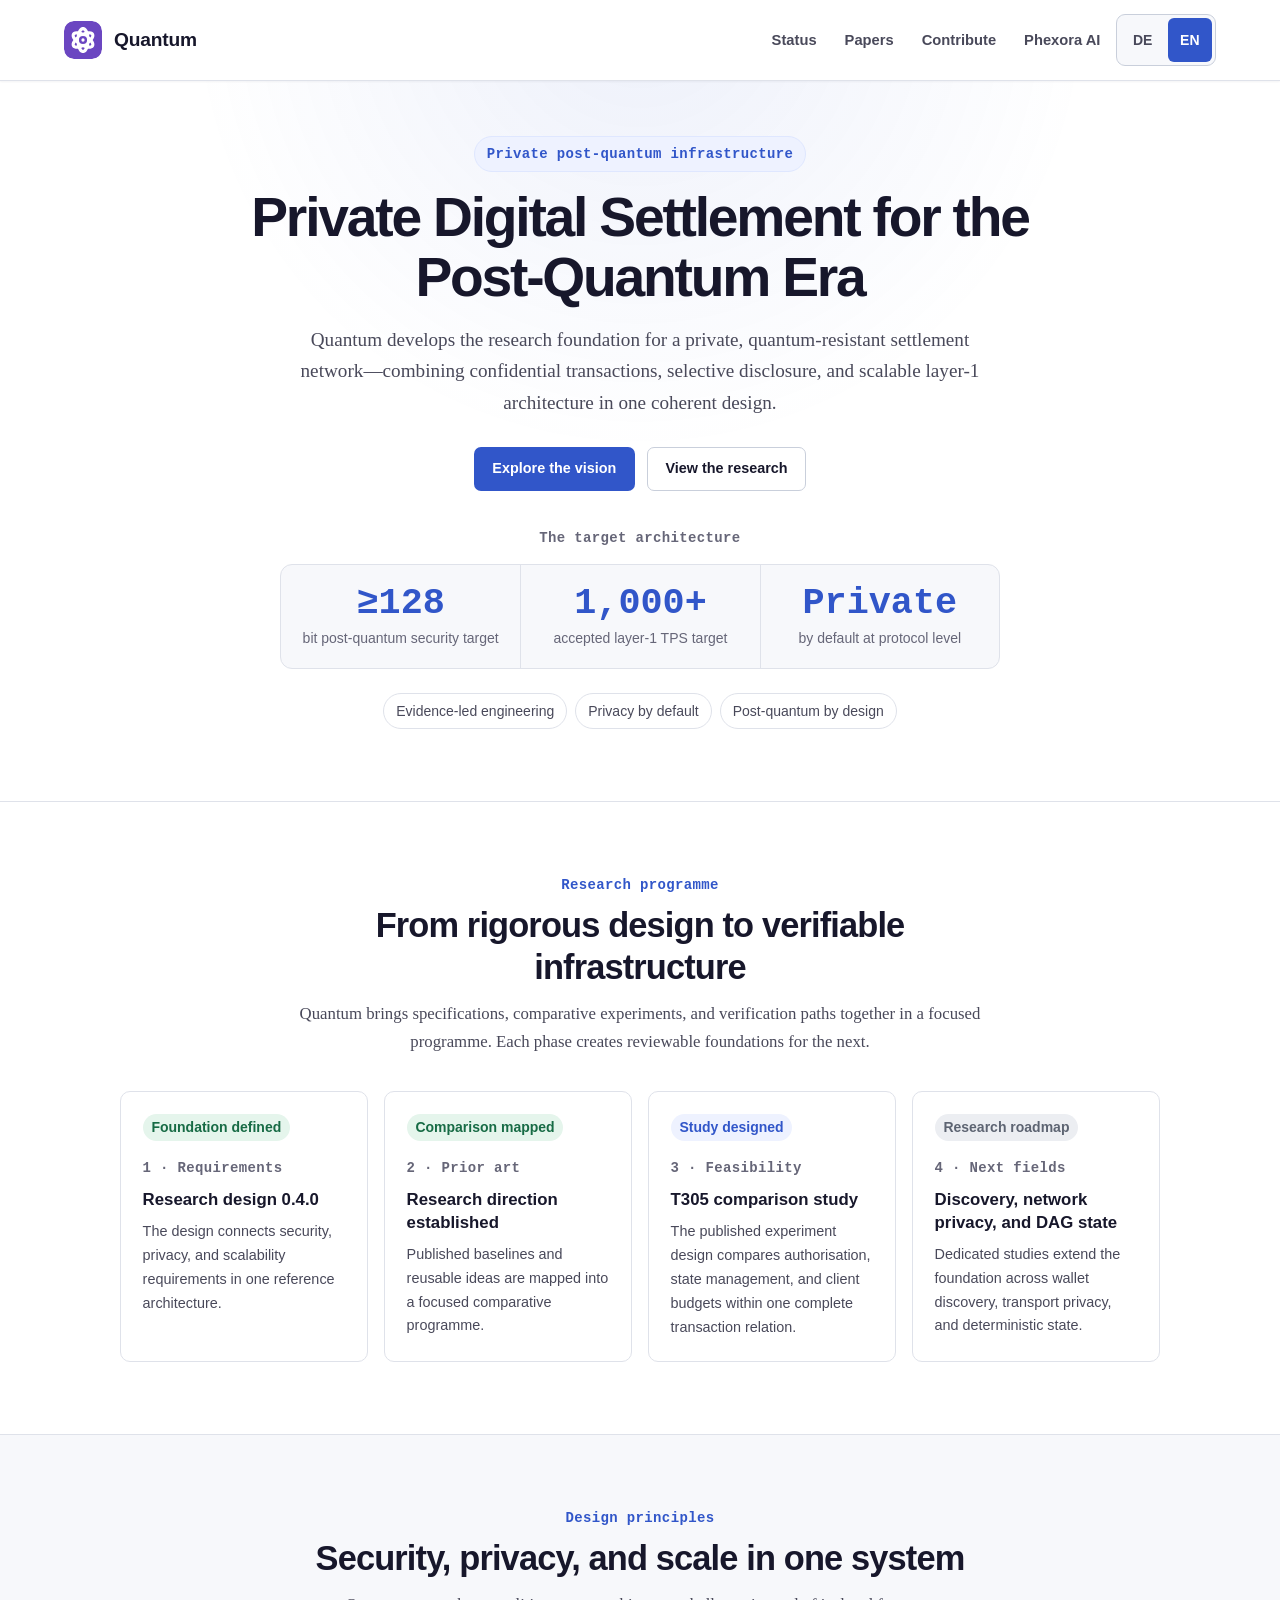
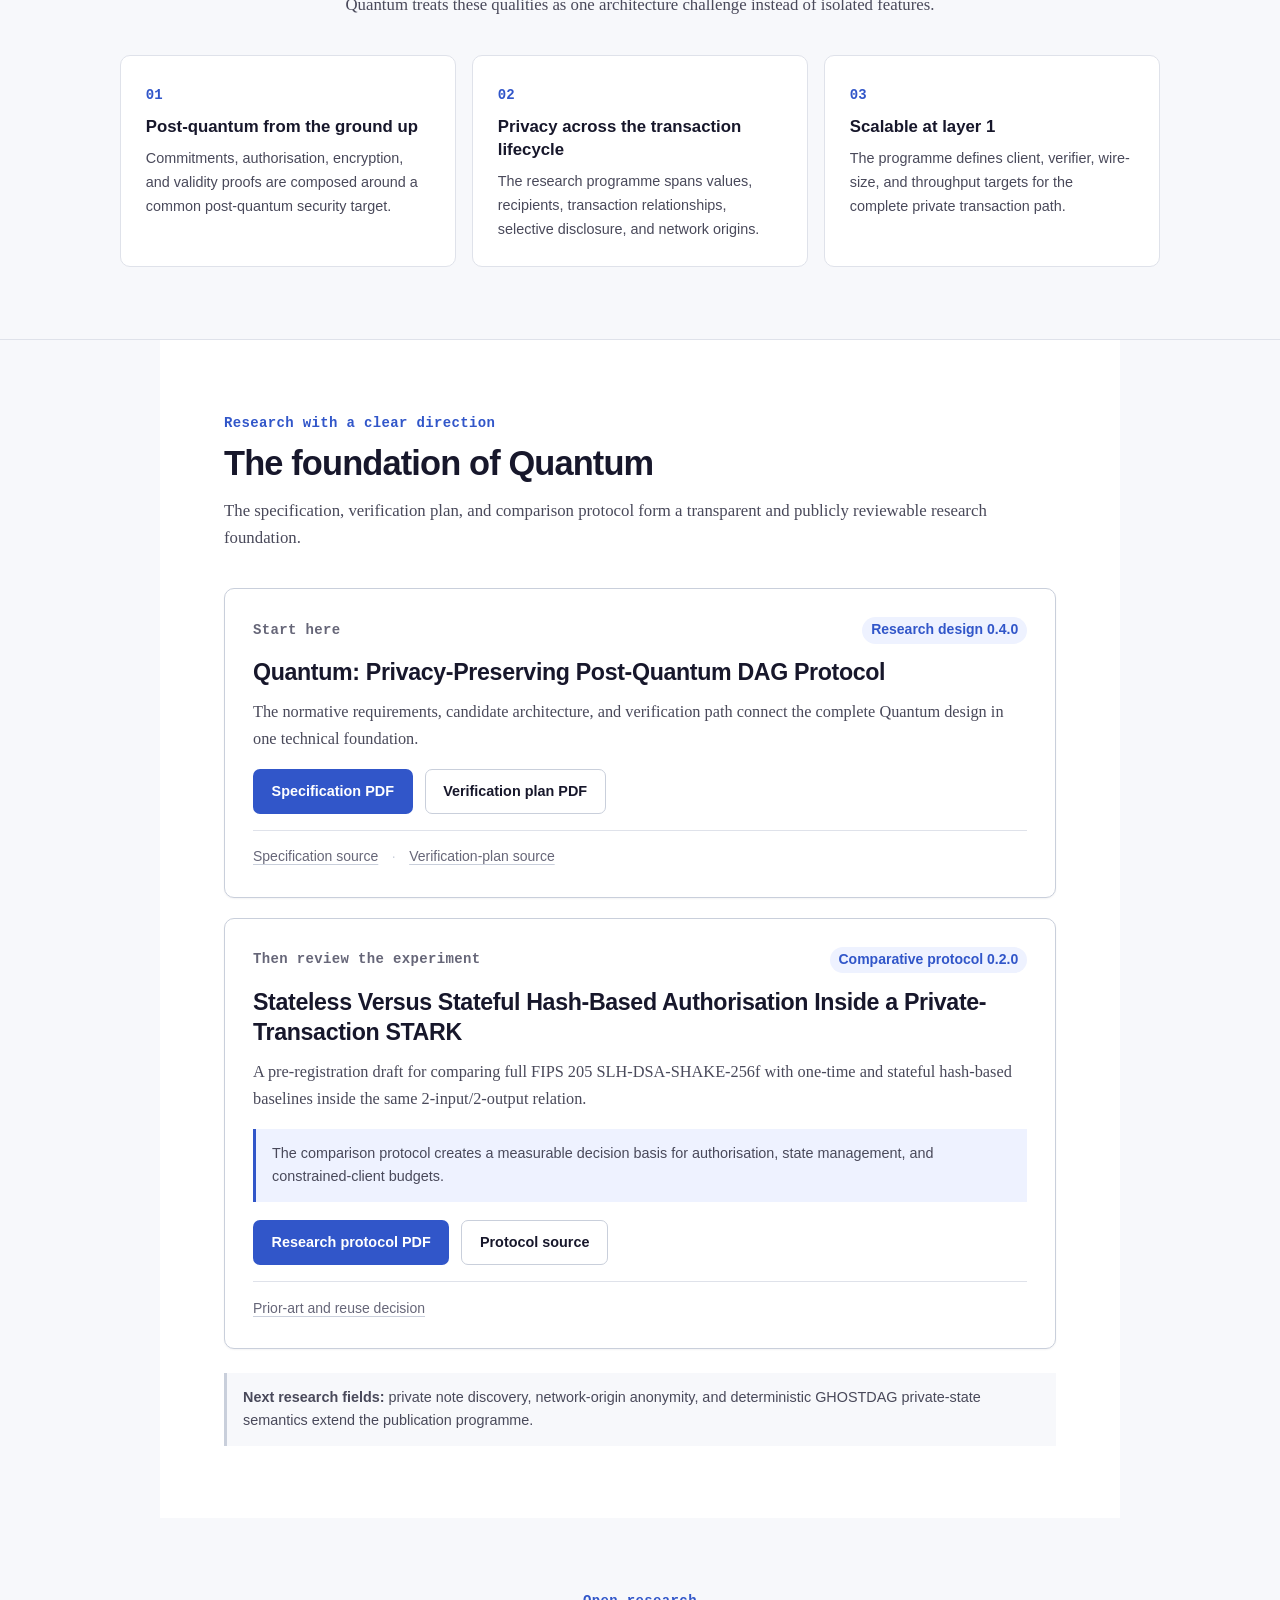
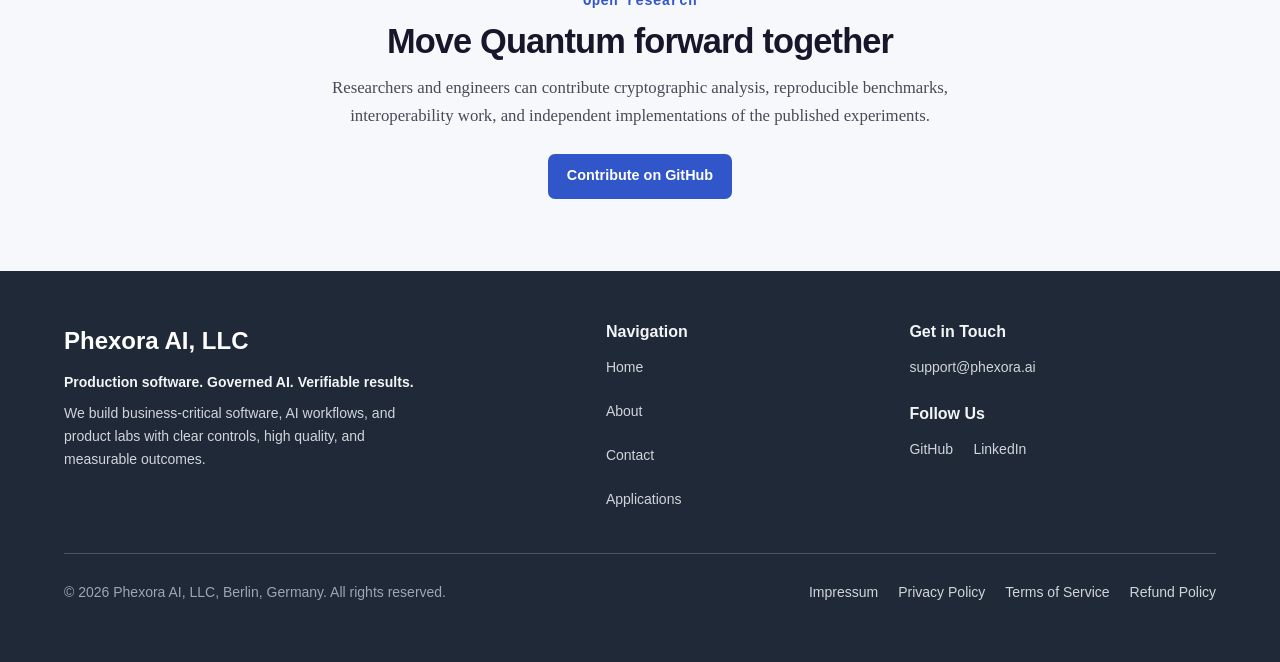
==== index.html @ 8b4093c4 "feat: localize landing page and align company footer" ====
<!DOCTYPE html>
<html lang="en">
<head>
    <meta charset="UTF-8">
    <meta name="viewport" content="width=device-width, initial-scale=1.0">
    <meta name="description" content="Quantum develops the research foundation for private, post-quantum digital settlement with protocol-level privacy and scalable layer-1 architecture." data-i18n-content="home.metaDescription">
    <meta name="keywords" content="post-quantum, cryptography, zero-knowledge, privacy, STARK, GHOSTDAG">
    <meta name="author" content="Phexora AI">
    <title data-i18n="home.metaTitle">Quantum | Private Settlement for the Post-Quantum Era</title>
    <link rel="stylesheet" href="assets/css/style.css">
    <link rel="icon" type="image/svg+xml" href="assets/images/favicon.svg">
    <script src="assets/js/site-i18n.js" defer></script>
</head>
<body>
    <header>
        <nav class="navbar" aria-label="Primary navigation" data-i18n-aria-label="common.primaryNavigation">
            <a class="nav-brand" href="#top" aria-label="Quantum research home" data-i18n-aria-label="common.researchHome">
                <img class="logo" src="assets/images/favicon.svg" alt="">
                <span class="brand-text">Quantum</span>
            </a>
            <div class="nav-actions">
                <div class="nav-links">
                    <a href="#status" data-i18n="common.status">Status</a>
                    <a href="#papers" data-i18n="common.papers">Papers</a>
                    <a href="#contribute" data-i18n="common.contribute">Contribute</a>
                    <a href="https://phexora.ai" target="_blank" rel="noopener">Phexora AI</a>
                </div>
                <div class="language-switcher" role="group" aria-label="Language selection" data-i18n-aria-label="common.languageSelection">
                    <button class="language-option" type="button" data-language="de" aria-label="Deutsch" aria-pressed="false">DE</button>
                    <button class="language-option" type="button" data-language="en" aria-label="English" aria-pressed="true">EN</button>
                </div>
            </div>
        </nav>
    </header>

    <main id="top">
        <section class="hero">
            <div class="hero-content">
                <p class="research-label" data-i18n="home.heroLabel">Private post-quantum infrastructure</p>
                <h1 data-i18n="home.heroTitle">Private Digital Settlement for the Post-Quantum Era</h1>
                <p class="subtitle" data-i18n="home.heroSubtitle">
                    Quantum develops the research foundation for a private, quantum-resistant
                    settlement network—combining confidential transactions, selective disclosure,
                    and scalable layer-1 architecture in one coherent design.
                </p>
                <div class="hero-actions">
                    <a href="#status" class="btn btn-primary" data-i18n="home.statusCta">Explore the vision</a>
                    <a href="#papers" class="btn btn-secondary" data-i18n="home.papersCta">View the research</a>
                </div>
                <p class="target-label" data-i18n="home.targetLabel">The target architecture</p>
                <div class="hero-stats" aria-label="Quantum architecture targets" data-i18n-aria-label="home.targetsAria">
                    <div class="hero-stat">
                        <span class="stat-value">≥128</span>
                        <span class="stat-desc" data-i18n="home.bitsTarget">bit post-quantum security target</span>
                    </div>
                    <div class="hero-stat">
                        <span class="stat-value" data-i18n="home.tpsValue">1,000+</span>
                        <span class="stat-desc" data-i18n="home.tpsTarget">accepted layer-1 TPS target</span>
                    </div>
                    <div class="hero-stat">
                        <span class="stat-value" data-i18n="home.privacyValue">Private</span>
                        <span class="stat-desc" data-i18n="home.transparentTarget">by default at protocol level</span>
                    </div>
                </div>
                <div class="hero-badges" aria-label="Quantum design principles" data-i18n-aria-label="home.boundariesAria">
                    <span class="badge" data-i18n="home.badgeEvidence">Evidence-led engineering</span>
                    <span class="badge" data-i18n="home.badgePrivacy">Privacy by default</span>
                    <span class="badge" data-i18n="home.badgeNoFallback">Post-quantum by design</span>
                </div>
            </div>
        </section>

        <section id="status" class="status-section">
            <div class="section-heading">
                <p class="section-kicker" data-i18n="home.statusKicker">Research programme</p>
                <h2 data-i18n="home.statusTitle">From rigorous design to verifiable infrastructure</h2>
                <p data-i18n="home.statusDescription">
                    Quantum brings specifications, comparative experiments, and verification
                    paths together in a focused programme. Each phase creates reviewable
                    foundations for the next.
                </p>
            </div>
            <div class="status-grid">
                <article class="status-card">
                    <span class="status-chip documented" data-i18n="home.status1Chip">Foundation defined</span>
                    <p class="status-step" data-i18n="home.status1Step">1 · Requirements</p>
                    <h3 data-i18n="home.status1Title">Research design 0.4.0</h3>
                    <p data-i18n="home.status1Description">The design connects security, privacy, and scalability requirements in one reference architecture.</p>
                </article>
                <article class="status-card">
                    <span class="status-chip documented" data-i18n="home.status2Chip">Comparison mapped</span>
                    <p class="status-step" data-i18n="home.status2Step">2 · Prior art</p>
                    <h3 data-i18n="home.status2Title">Research direction established</h3>
                    <p data-i18n="home.status2Description">Published baselines and reusable ideas are mapped into a focused comparative programme.</p>
                </article>
                <article class="status-card">
                    <span class="status-chip designed" data-i18n="home.status3Chip">Study designed</span>
                    <p class="status-step" data-i18n="home.status3Step">3 · Feasibility</p>
                    <h3 data-i18n="home.status3Title">T305 comparison study</h3>
                    <p data-i18n="home.status3Description">The published experiment design compares authorisation, state management, and client budgets within one complete transaction relation.</p>
                </article>
                <article class="status-card">
                    <span class="status-chip roadmap" data-i18n="home.status4Chip">Research roadmap</span>
                    <p class="status-step" data-i18n="home.status4Step">4 · Next fields</p>
                    <h3 data-i18n="home.status4Title">Discovery, network privacy, and DAG state</h3>
                    <p data-i18n="home.status4Description">Dedicated studies extend the foundation across wallet discovery, transport privacy, and deterministic state.</p>
                </article>
            </div>
        </section>

        <section class="requirements-section">
            <div class="section-heading">
                <p class="section-kicker" data-i18n="home.requirementsKicker">Design principles</p>
                <h2 data-i18n="home.requirementsTitle">Security, privacy, and scale in one system</h2>
                <p data-i18n="home.requirementsDescription">Quantum treats these qualities as one architecture challenge instead of isolated features.</p>
            </div>
            <div class="requirements-grid">
                <article class="requirement-card">
                    <span class="requirement-number">01</span>
                    <h3 data-i18n="home.requirement1Title">Post-quantum from the ground up</h3>
                    <p data-i18n="home.requirement1Description">Commitments, authorisation, encryption, and validity proofs are composed around a common post-quantum security target.</p>
                </article>
                <article class="requirement-card">
                    <span class="requirement-number">02</span>
                    <h3 data-i18n="home.requirement2Title">Privacy across the transaction lifecycle</h3>
                    <p data-i18n="home.requirement2Description">The research programme spans values, recipients, transaction relationships, selective disclosure, and network origins.</p>
                </article>
                <article class="requirement-card">
                    <span class="requirement-number">03</span>
                    <h3 data-i18n="home.requirement3Title">Scalable at layer 1</h3>
                    <p data-i18n="home.requirement3Description">The programme defines client, verifier, wire-size, and throughput targets for the complete private transaction path.</p>
                </article>
            </div>
        </section>

        <section id="papers" class="papers-section">
            <div class="section-heading section-heading-left">
                <p class="section-kicker" data-i18n="home.publicationKicker">Research with a clear direction</p>
                <h2 data-i18n="home.publicationTitle">The foundation of Quantum</h2>
                <p data-i18n="home.publicationDescription">The specification, verification plan, and comparison protocol form a transparent and publicly reviewable research foundation.</p>
            </div>

            <article class="paper-card">
                <div class="paper-header">
                    <span class="paper-order" data-i18n="home.paper1Order">Start here</span>
                    <span class="paper-status" data-i18n="home.paper1Status">Research design 0.4.0</span>
                </div>
                <h3 data-i18n="home.paper1Title">Quantum: Privacy-Preserving Post-Quantum DAG Protocol</h3>
                <p class="paper-abstract" data-i18n="home.paper1Abstract">The normative requirements, candidate architecture, and verification path connect the complete Quantum design in one technical foundation.</p>
                <div class="paper-links">
                    <a href="papers/zkprivacy/zkprivacy-quantum-spec-v1.pdf" class="btn btn-primary" target="_blank" rel="noopener" data-i18n="home.specificationPdf">Specification PDF</a>
                    <a href="papers/zkprivacy/zkprivacy-verification-guide.pdf" class="btn btn-secondary" target="_blank" rel="noopener" data-i18n="home.verificationPdf">Verification plan PDF</a>
                </div>
                <div class="paper-source">
                    <a href="papers/zkprivacy/zkprivacy-quantum-spec-v1.md" data-i18n="home.specificationSource">Specification source</a>
                    <span class="separator" aria-hidden="true">·</span>
                    <a href="papers/zkprivacy/zkprivacy-verification-guide.md" data-i18n="home.verificationSource">Verification-plan source</a>
                </div>
            </article>

            <article class="paper-card">
                <div class="paper-header">
                    <span class="paper-order" data-i18n="home.paper2Order">Then review the experiment</span>
                    <span class="paper-status" data-i18n="home.paper2Status">Comparative protocol 0.2.0</span>
                </div>
                <h3 data-i18n="home.paper2Title">Stateless Versus Stateful Hash-Based Authorisation Inside a Private-Transaction STARK</h3>
                <p class="paper-abstract" data-i18n="home.paper2Abstract">
                    A pre-registration draft for comparing full FIPS 205
                    SLH-DSA-SHAKE-256f with one-time and stateful hash-based baselines
                    inside the same 2-input/2-output relation.
                </p>
                <p class="paper-status-note" data-i18n="home.paper2Note">The comparison protocol creates a measurable decision basis for authorisation, state management, and constrained-client budgets.</p>
                <div class="paper-links">
                    <a href="papers/zkprivacy/quantum-private-transaction-feasibility.pdf" class="btn btn-primary" target="_blank" rel="noopener" data-i18n="home.researchProtocolPdf">Research protocol PDF</a>
                    <a href="papers/zkprivacy/quantum-private-transaction-feasibility.md" class="btn btn-secondary" data-i18n="home.protocolSource">Protocol source</a>
                </div>
                <div class="paper-source">
                    <a href="papers/zkprivacy/decisions/t305-prior-art-decision.md" data-i18n="home.priorArtDecision">Prior-art and reuse decision</a>
                </div>
            </article>

            <div class="planning-note">
                <strong data-i18n="home.planningLabel">Next research fields:</strong>
                <span data-i18n="home.planningText">private note discovery, network-origin anonymity, and deterministic GHOSTDAG private-state semantics extend the publication programme.</span>
            </div>
        </section>

        <section id="contribute" class="cta-section">
            <p class="section-kicker" data-i18n="home.contributeKicker">Open research</p>
            <h2 data-i18n="home.contributeTitle">Move Quantum forward together</h2>
            <p data-i18n="home.contributeDescription">
                Researchers and engineers can contribute cryptographic analysis,
                reproducible benchmarks, interoperability work, and independent
                implementations of the published experiments.
            </p>
            <a href="https://github.com/des1re10/Quantum" class="btn btn-primary" target="_blank" rel="noopener" data-i18n="home.contributeCta">Contribute on GitHub</a>
        </section>
    </main>

    <footer class="site-footer" role="contentinfo">
        <div class="footer-container">
            <div class="footer-main">
                <section class="footer-company" aria-labelledby="footer-company-name">
                    <a class="footer-company-link" href="https://phexora.ai" target="_blank" rel="noopener">
                        <span class="footer-title" id="footer-company-name">Phexora AI, LLC</span>
                    </a>
                    <p class="footer-tagline" data-i18n="common.companyTagline">Production software. Governed AI. Verifiable results.</p>
                    <p class="footer-description" data-i18n="common.companyDescription">We build business-critical software, AI workflows, and product labs with clear controls, high quality, and measurable outcomes.</p>
                </section>
                <nav class="footer-column" aria-labelledby="footer-navigation-heading">
                    <h2 class="footer-heading" id="footer-navigation-heading" data-i18n="common.footerNavigation">Navigation</h2>
                    <a href="https://phexora.ai" target="_blank" rel="noopener" data-i18n="common.home">Home</a>
                    <a href="https://phexora.ai/about" target="_blank" rel="noopener" data-i18n="common.about">About</a>
                    <a href="https://phexora.ai/contact" target="_blank" rel="noopener" data-i18n="common.contact">Contact</a>
                    <a href="https://phexora.ai/applications" target="_blank" rel="noopener" data-i18n="common.applications">Applications</a>
                </nav>
                <section class="footer-column" aria-labelledby="footer-contact-heading">
                    <h2 class="footer-heading" id="footer-contact-heading" data-i18n="common.getInTouch">Get in Touch</h2>
                    <a href="mailto:support@phexora.ai">support@phexora.ai</a>
                    <h3 class="footer-social-heading" data-i18n="common.followUs">Follow Us</h3>
                    <div class="footer-social-links">
                        <a href="https://github.com/des1re10" target="_blank" rel="noopener">GitHub</a>
                        <a href="https://linkedin.com/company/phexora-ai-llc" target="_blank" rel="noopener">LinkedIn</a>
                    </div>
                </section>
            </div>
            <div class="footer-divider"></div>
            <div class="footer-bottom">
                <p class="footer-copyright" data-i18n="common.copyright">© 2026 Phexora AI, LLC, Berlin, Germany. All rights reserved.</p>
                <div class="footer-legal-links">
                    <a href="https://phexora.ai/impressum" target="_blank" rel="noopener" data-i18n="common.imprint">Impressum</a>
                    <a href="https://phexora.ai/privacy" target="_blank" rel="noopener" data-i18n="common.privacy">Privacy Policy</a>
                    <a href="https://phexora.ai/terms" target="_blank" rel="noopener" data-i18n="common.terms">Terms of Service</a>
                    <a href="https://phexora.ai/refund-policy" target="_blank" rel="noopener" data-i18n="common.refundPolicy">Refund Policy</a>
                </div>
            </div>
        </div>
    </footer>
</body>
</html>
---- assets/css/style.css ----
/* Quantum — static research landing page */

:root {
    --bg-primary: #ffffff;
    --bg-secondary: #f7f8fb;
    --bg-accent: #eef2ff;
    --text-primary: #17172b;
    --text-secondary: #49495a;
    --text-muted: #666678;
    --accent-primary: #3156c9;
    --accent-dark: #203d99;
    --accent-soft: #dfe7ff;
    --border-color: #dfe2ea;
    --border-strong: #c9cfdb;
    --success: #176b45;
    --neutral: #5d6472;
    --focus-inner: #ffffff;
    --focus-outer: #17172b;
    --font-mono: "JetBrains Mono", "Fira Code", "Consolas", monospace;
    --font-sans: "Inter", -apple-system, BlinkMacSystemFont, "Segoe UI", sans-serif;
    --font-serif: "Crimson Pro", "Georgia", serif;
    --shadow-sm: 0 1px 2px rgba(23, 23, 43, 0.05);
    --shadow-md: 0 12px 28px rgba(23, 23, 43, 0.08);
}

* {
    box-sizing: border-box;
    margin: 0;
    padding: 0;
}

html {
    scroll-behavior: smooth;
}

body {
    min-height: 100vh;
    background: var(--bg-secondary);
    color: var(--text-primary);
    font-family: var(--font-sans);
    line-height: 1.65;
}

section[id] {
    scroll-margin-top: 5rem;
}

a:focus-visible {
    outline: 3px solid var(--focus-inner);
    outline-offset: 2px;
    border-radius: 4px;
    box-shadow: 0 0 0 7px var(--focus-outer);
}

.navbar {
    position: fixed;
    z-index: 1000;
    top: 0;
    display: flex;
    align-items: center;
    justify-content: space-between;
    width: 100%;
    padding: 0.85rem 5%;
    border-bottom: 1px solid var(--border-color);
    background: rgba(255, 255, 255, 0.96);
    box-shadow: var(--shadow-sm);
}

.nav-brand {
    display: inline-flex;
    align-items: center;
    gap: 0.75rem;
    color: var(--text-primary);
    text-decoration: none;
}

.logo {
    flex: 0 0 auto;
    width: 38px;
    height: 38px;
    border-radius: 10px;
}

.brand-text {
    font-size: 1.2rem;
    font-weight: 650;
    letter-spacing: -0.01em;
}

.nav-actions {
    display: flex;
    align-items: center;
    gap: 1rem;
}

.nav-links {
    display: flex;
    gap: 1.75rem;
}

.nav-links a {
    display: inline-flex;
    align-items: center;
    min-height: 44px;
    color: var(--text-secondary);
    font-size: 0.92rem;
    font-weight: 550;
    text-decoration: none;
    transition: color 0.2s ease;
}

.nav-links a:hover {
    color: var(--accent-primary);
}

.nav-links a[aria-current="page"] {
    color: var(--accent-primary);
    text-decoration: underline;
    text-decoration-thickness: 2px;
    text-underline-offset: 0.35em;
}

.language-switcher {
    display: inline-flex;
    flex: 0 0 auto;
    gap: 0.2rem;
    padding: 0.2rem;
    border: 1px solid var(--border-strong);
    border-radius: 9px;
    background: var(--bg-secondary);
}

.language-option {
    min-width: 44px;
    min-height: 44px;
    padding: 0.35rem 0.55rem;
    border: 0;
    border-radius: 6px;
    background: transparent;
    color: var(--text-secondary);
    font-family: var(--font-sans);
    font-size: 0.875rem;
    font-weight: 700;
    cursor: pointer;
}

.language-option:hover {
    color: var(--accent-primary);
}

.language-option.active {
    background: var(--accent-primary);
    color: white;
}

.language-option:focus-visible {
    outline: 3px solid var(--focus-inner);
    outline-offset: 2px;
    box-shadow: 0 0 0 7px var(--focus-outer);
}

.hero {
    padding: 8.5rem 5% 4.5rem;
    border-bottom: 1px solid var(--border-color);
    background:
        radial-gradient(circle at 50% 0%, rgba(49, 86, 201, 0.09), transparent 44%),
        var(--bg-primary);
    text-align: center;
}

.hero-content {
    max-width: 860px;
    margin: 0 auto;
}

.research-label,
.section-kicker,
.target-label,
.status-step,
.paper-order {
    color: var(--accent-primary);
    font-family: var(--font-mono);
    font-size: 0.875rem;
    font-weight: 700;
    letter-spacing: 0.025em;
}

.research-label {
    display: inline-block;
    margin-bottom: 1rem;
    padding: 0.35rem 0.75rem;
    border: 1px solid var(--accent-soft);
    border-radius: 999px;
    background: var(--bg-accent);
}

.hero h1 {
    max-width: 780px;
    margin: 0 auto 1rem;
    font-size: clamp(2rem, 5vw, 3.45rem);
    font-weight: 750;
    letter-spacing: -0.04em;
    line-height: 1.08;
}

.subtitle {
    max-width: 690px;
    margin: 0 auto 1.75rem;
    color: var(--text-secondary);
    font-family: var(--font-serif);
    font-size: clamp(1.05rem, 2vw, 1.2rem);
}

.hero-actions,
.paper-links {
    display: flex;
    flex-wrap: wrap;
    gap: 0.75rem;
}

.hero-actions {
    justify-content: center;
    margin-bottom: 2.25rem;
}

.target-label {
    margin-bottom: 0.85rem;
    color: var(--text-muted);
}

.hero-stats {
    display: grid;
    grid-template-columns: repeat(3, minmax(0, 1fr));
    max-width: 720px;
    margin: 0 auto 1.5rem;
    border: 1px solid var(--border-color);
    border-radius: 12px;
    background: var(--bg-secondary);
}

.hero-stat {
    padding: 1.25rem 1rem;
}

.hero-stat + .hero-stat {
    border-left: 1px solid var(--border-color);
}

.stat-value {
    display: block;
    color: var(--accent-primary);
    font-family: var(--font-mono);
    font-size: clamp(1.65rem, 4vw, 2.3rem);
    font-weight: 750;
    line-height: 1;
}

.stat-desc {
    display: block;
    margin-top: 0.45rem;
    color: var(--text-muted);
    font-size: 0.875rem;
    line-height: 1.35;
}

.hero-badges {
    display: flex;
    flex-wrap: wrap;
    justify-content: center;
    gap: 0.5rem;
}

.badge {
    padding: 0.35rem 0.75rem;
    border: 1px solid var(--border-color);
    border-radius: 999px;
    background: white;
    color: var(--text-secondary);
    font-size: 0.875rem;
}

.status-section,
.requirements-section,
.papers-section,
.cta-section {
    padding: 4.5rem 5%;
}

.status-section,
.papers-section {
    background: var(--bg-primary);
}

.requirements-section {
    border-top: 1px solid var(--border-color);
    border-bottom: 1px solid var(--border-color);
    background: var(--bg-secondary);
}

.section-heading {
    max-width: 720px;
    margin: 0 auto 2.25rem;
    text-align: center;
}

.section-heading-left {
    max-width: none;
    text-align: left;
}

.section-kicker {
    margin-bottom: 0.5rem;
}

.section-heading h2,
.cta-section h2 {
    margin-bottom: 0.75rem;
    font-size: clamp(1.65rem, 3vw, 2.15rem);
    letter-spacing: -0.025em;
    line-height: 1.2;
}

.section-heading p:not(.section-kicker),
.cta-section > p:not(.section-kicker) {
    color: var(--text-secondary);
    font-family: var(--font-serif);
    font-size: 1.05rem;
}

.status-grid,
.requirements-grid {
    display: grid;
    max-width: 1040px;
    margin: 0 auto;
    gap: 1rem;
}

.status-grid {
    grid-template-columns: repeat(4, minmax(0, 1fr));
}

.requirements-grid {
    grid-template-columns: repeat(3, minmax(0, 1fr));
}

.status-card,
.requirement-card {
    border: 1px solid var(--border-color);
    border-radius: 10px;
    background: white;
}

.status-card {
    padding: 1.35rem;
}

.status-card h3,
.requirement-card h3 {
    margin: 0.55rem 0;
    font-size: 1.05rem;
    line-height: 1.35;
}

.status-card p:last-child,
.requirement-card p {
    color: var(--text-secondary);
    font-size: 0.9rem;
}

.status-chip,
.paper-status {
    display: inline-block;
    padding: 0.22rem 0.55rem;
    border-radius: 999px;
    font-size: 0.875rem;
    font-weight: 700;
    line-height: 1.4;
}

.status-chip.documented {
    background: #e5f5ec;
    color: var(--success);
}

.status-chip.designed {
    background: var(--bg-accent);
    color: var(--accent-primary);
}

.status-chip.roadmap {
    background: #eceef2;
    color: var(--neutral);
}

.status-step {
    margin-top: 1rem;
    color: var(--text-muted);
    font-size: 0.875rem;
}

.requirement-card {
    position: relative;
    overflow: hidden;
    padding: 1.55rem;
}

.requirement-number {
    color: var(--accent-primary);
    font-family: var(--font-mono);
    font-size: 0.875rem;
    font-weight: 700;
}

.papers-section {
    max-width: 960px;
    margin: 0 auto;
}

.paper-card {
    margin-bottom: 1.25rem;
    padding: 1.75rem;
    border: 1px solid var(--border-strong);
    border-radius: 10px;
    background: var(--bg-primary);
    box-shadow: var(--shadow-sm);
}

.paper-header {
    display: flex;
    align-items: center;
    justify-content: space-between;
    gap: 0.75rem;
    margin-bottom: 0.85rem;
}

.paper-order {
    color: var(--text-muted);
}

.paper-status {
    background: var(--bg-accent);
    color: var(--accent-primary);
}

.paper-card h3 {
    margin-bottom: 0.75rem;
    font-size: clamp(1.2rem, 3vw, 1.45rem);
    letter-spacing: -0.015em;
    line-height: 1.3;
}

.paper-abstract {
    margin-bottom: 1rem;
    color: var(--text-secondary);
    font-family: var(--font-serif);
    font-size: 1.02rem;
}

.paper-status-note,
.planning-note {
    margin-bottom: 1.15rem;
    padding: 0.8rem 1rem;
    border-left: 3px solid var(--accent-primary);
    background: var(--bg-accent);
    color: var(--text-secondary);
    font-size: 0.9rem;
}

.paper-source {
    margin-top: 1rem;
    padding-top: 0.9rem;
    border-top: 1px solid var(--border-color);
    font-size: 0.875rem;
}

.paper-source a {
    color: var(--text-muted);
    text-decoration-color: var(--border-strong);
    text-underline-offset: 0.2em;
}

.paper-source a:hover {
    color: var(--accent-primary);
}

.separator {
    margin: 0 0.6rem;
    color: var(--border-strong);
}

.planning-note {
    margin: 1.5rem 0 0;
    border-left-color: var(--border-strong);
    background: var(--bg-secondary);
}

.btn {
    display: inline-flex;
    align-items: center;
    justify-content: center;
    min-height: 44px;
    padding: 0.6rem 1.1rem;
    border: 1px solid transparent;
    border-radius: 7px;
    font-size: 0.9rem;
    font-weight: 650;
    text-decoration: none;
    transition: background-color 0.2s ease, border-color 0.2s ease, color 0.2s ease;
}

.btn-primary {
    background: var(--accent-primary);
    color: white;
}

.btn-primary:hover {
    background: var(--accent-dark);
}

.btn-secondary {
    border-color: var(--border-strong);
    background: white;
    color: var(--text-primary);
}

.btn-secondary:hover {
    border-color: var(--accent-primary);
    color: var(--accent-primary);
}

.cta-section {
    max-width: 760px;
    margin: 0 auto;
    text-align: center;
}

.cta-section > p:not(.section-kicker) {
    margin-bottom: 1.5rem;
}

.site-footer {
    padding: 3rem 5%;
    background: #1f2937;
    color: white;
}

.footer-container {
    max-width: 1152px;
    margin: 0 auto;
}

.footer-main {
    display: grid;
    grid-template-columns: minmax(0, 1.45fr) minmax(150px, 0.75fr) minmax(190px, 0.9fr);
    gap: 3rem;
    align-items: start;
}

.footer-company {
    max-width: 360px;
}

.footer-company-link {
    display: inline-flex;
    align-items: center;
    min-height: 44px;
    color: white;
    text-decoration: none;
}

.footer-company-link:hover {
    color: white;
}

.footer-title {
    font-size: 1.5rem;
    font-weight: 700;
}

.footer-tagline {
    margin-top: 0.5rem;
    color: #f3f4f6;
    font-size: 0.875rem;
    font-weight: 600;
}

.footer-description {
    margin-top: 0.5rem;
    color: #d1d5db;
    font-size: 0.875rem;
}

.footer-column {
    display: flex;
    align-items: flex-start;
    flex-direction: column;
}

.footer-heading,
.footer-social-heading {
    color: #f3f4f6;
    font-size: 1rem;
    font-weight: 600;
}

.footer-social-heading {
    margin-top: 0.75rem;
}

.footer-column a,
.footer-social-links a,
.footer-legal-links a {
    display: inline-flex;
    align-items: center;
    min-width: 44px;
    min-height: 44px;
    color: #d1d5db;
    font-size: 0.875rem;
    text-decoration: none;
}

.footer-column a:hover,
.footer-social-links a:hover,
.footer-legal-links a:hover {
    color: white;
}

.footer-social-links,
.footer-legal-links {
    display: flex;
    flex-wrap: wrap;
    gap: 1.25rem;
}

.footer-divider {
    height: 1px;
    margin: 2rem 0 1rem;
    background: #4b5563;
}

.footer-bottom {
    display: flex;
    align-items: center;
    justify-content: space-between;
    gap: 1rem;
}

.footer-copyright {
    color: #9ca6b4;
    font-size: 0.875rem;
}

pre,
code {
    border-radius: 4px;
    background: var(--bg-secondary);
    font-family: var(--font-mono);
}

code {
    padding: 0.15rem 0.35rem;
    color: var(--accent-dark);
    font-size: 0.875rem;
}

pre {
    overflow-x: auto;
    padding: 1rem;
    border: 1px solid var(--border-color);
    font-size: 0.875rem;
}

@media (max-width: 900px) {
    .status-grid {
        grid-template-columns: repeat(2, minmax(0, 1fr));
    }
}

@media (max-width: 768px) {
    .navbar {
        position: static;
        flex-wrap: wrap;
        gap: 0.7rem;
        padding: 0.75rem 5%;
    }

    .nav-actions {
        display: flex;
        width: 100%;
        align-items: stretch;
        flex-direction: column;
        gap: 0.65rem;
    }

    .nav-links {
        display: grid;
        grid-template-columns: repeat(4, minmax(0, 1fr));
        width: 100%;
        gap: 0.25rem;
    }

    .nav-links a {
        display: flex;
        align-items: center;
        justify-content: center;
        min-height: 44px;
        padding: 0.35rem;
        text-align: center;
    }

    .language-switcher {
        align-self: center;
    }

    .hero {
        padding: 3.5rem 5%;
    }

    .status-section,
    .requirements-section,
    .papers-section,
    .cta-section {
        padding: 3.5rem 5%;
    }

    .requirements-grid {
        grid-template-columns: 1fr;
    }

    .footer-main {
        grid-template-columns: 1fr;
        text-align: center;
    }

    .footer-company {
        max-width: 520px;
        margin: 0 auto;
    }

    .footer-company-link {
        justify-content: center;
    }

    .footer-description {
        margin: 0 auto;
    }

    .footer-column {
        align-items: center;
    }

    .footer-social-links,
    .footer-legal-links {
        justify-content: center;
    }

    .footer-bottom {
        flex-direction: column;
        text-align: center;
    }
}

@media (max-width: 560px) {
    .nav-links {
        grid-template-columns: repeat(2, minmax(0, 1fr));
    }

    .status-grid {
        grid-template-columns: 1fr;
    }

    .hero-stat {
        padding: 1rem 0.35rem;
    }

    .hero-actions,
    .paper-links {
        flex-direction: column;
    }

    .btn {
        width: 100%;
    }

    .paper-card {
        padding: 1.35rem;
    }

    .paper-header {
        align-items: flex-start;
        flex-direction: column;
    }

    .separator {
        display: none;
    }

    .paper-source {
        display: flex;
        flex-direction: column;
        gap: 0.55rem;
    }

    .footer-social-links,
    .footer-legal-links {
        column-gap: 1rem;
        row-gap: 0.2rem;
    }
}

@media (max-width: 360px) {
    .stat-value {
        font-size: clamp(1.1rem, 6vw, 1.35rem);
    }
}

@media (prefers-reduced-motion: reduce) {
    html {
        scroll-behavior: auto;
    }

    *,
    *::before,
    *::after {
        scroll-behavior: auto !important;
        transition-duration: 0.01ms !important;
        animation-duration: 0.01ms !important;
        animation-iteration-count: 1 !important;
    }
}

@media print {
    .navbar,
    .site-footer,
    .cta-section {
        display: none;
    }

    body,
    .status-section,
    .requirements-section,
    .papers-section {
        background: white;
    }

    .hero {
        padding-top: 2rem;
    }
}
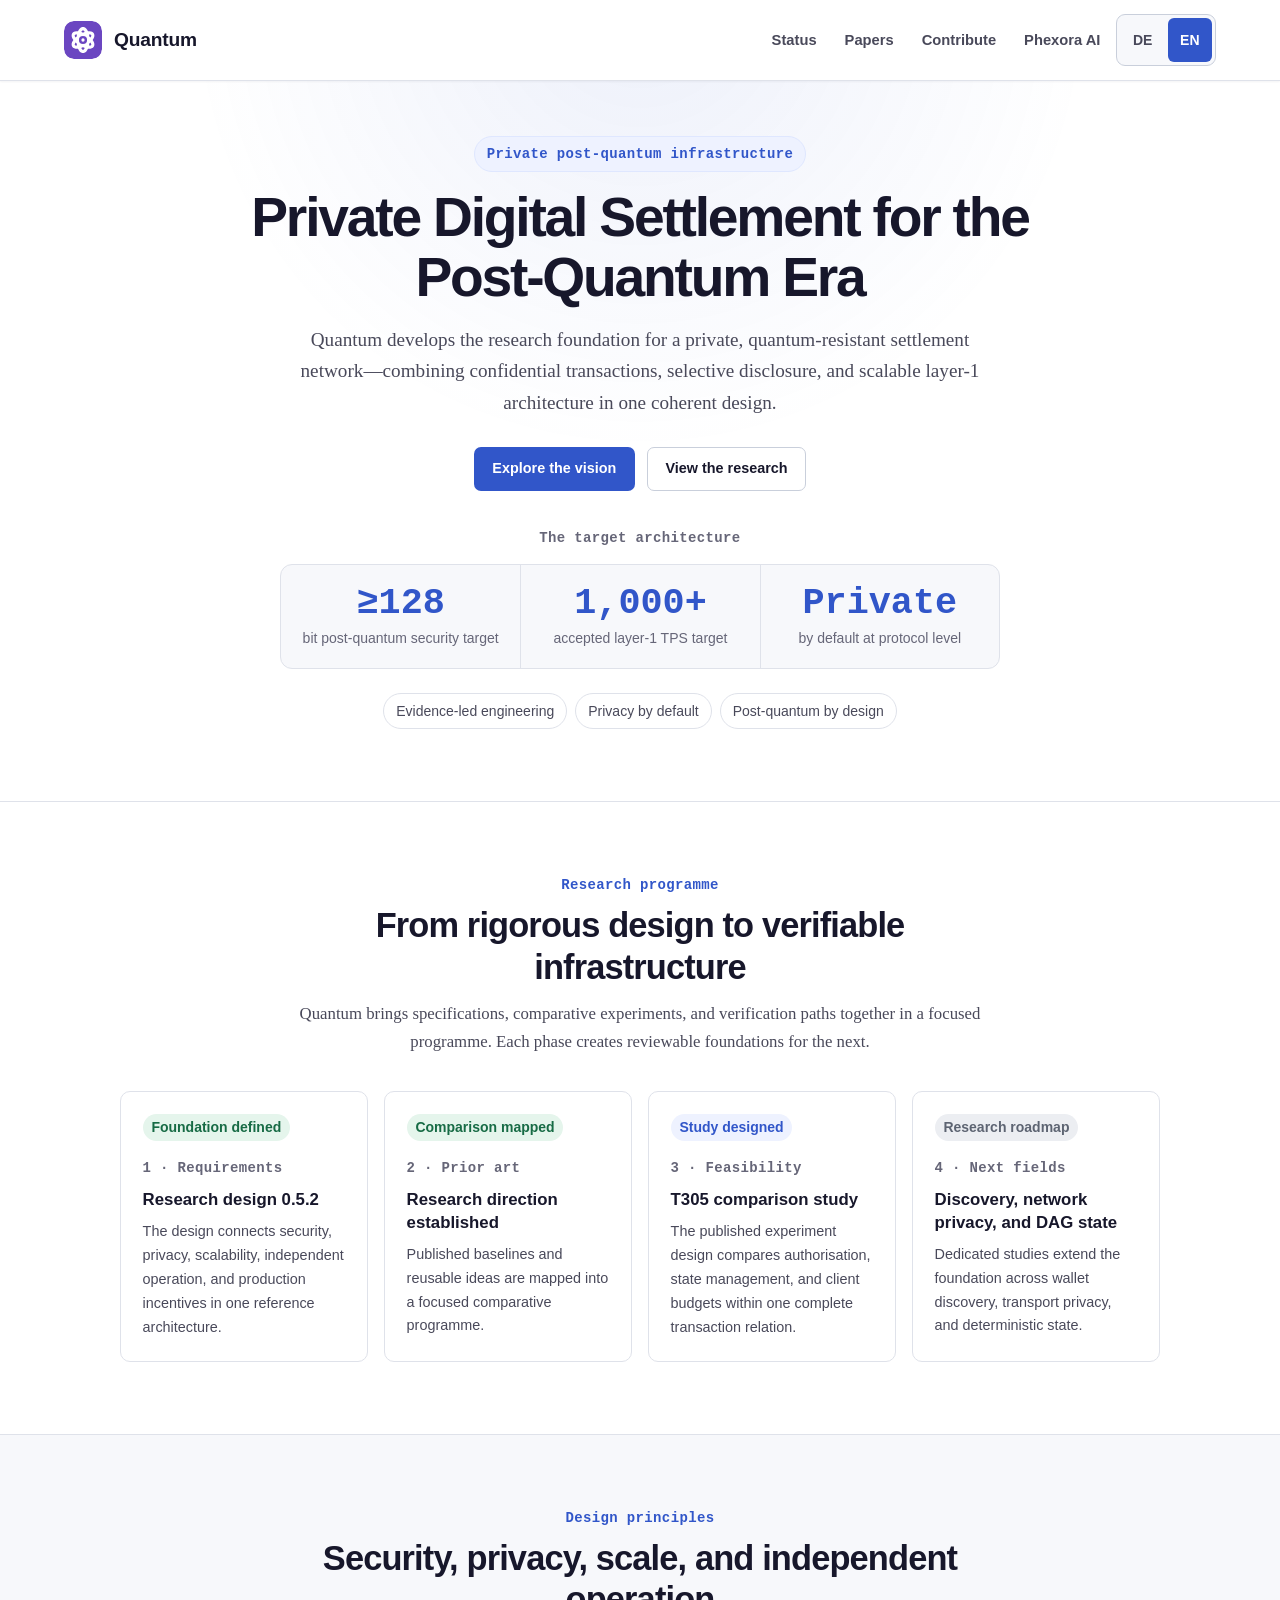
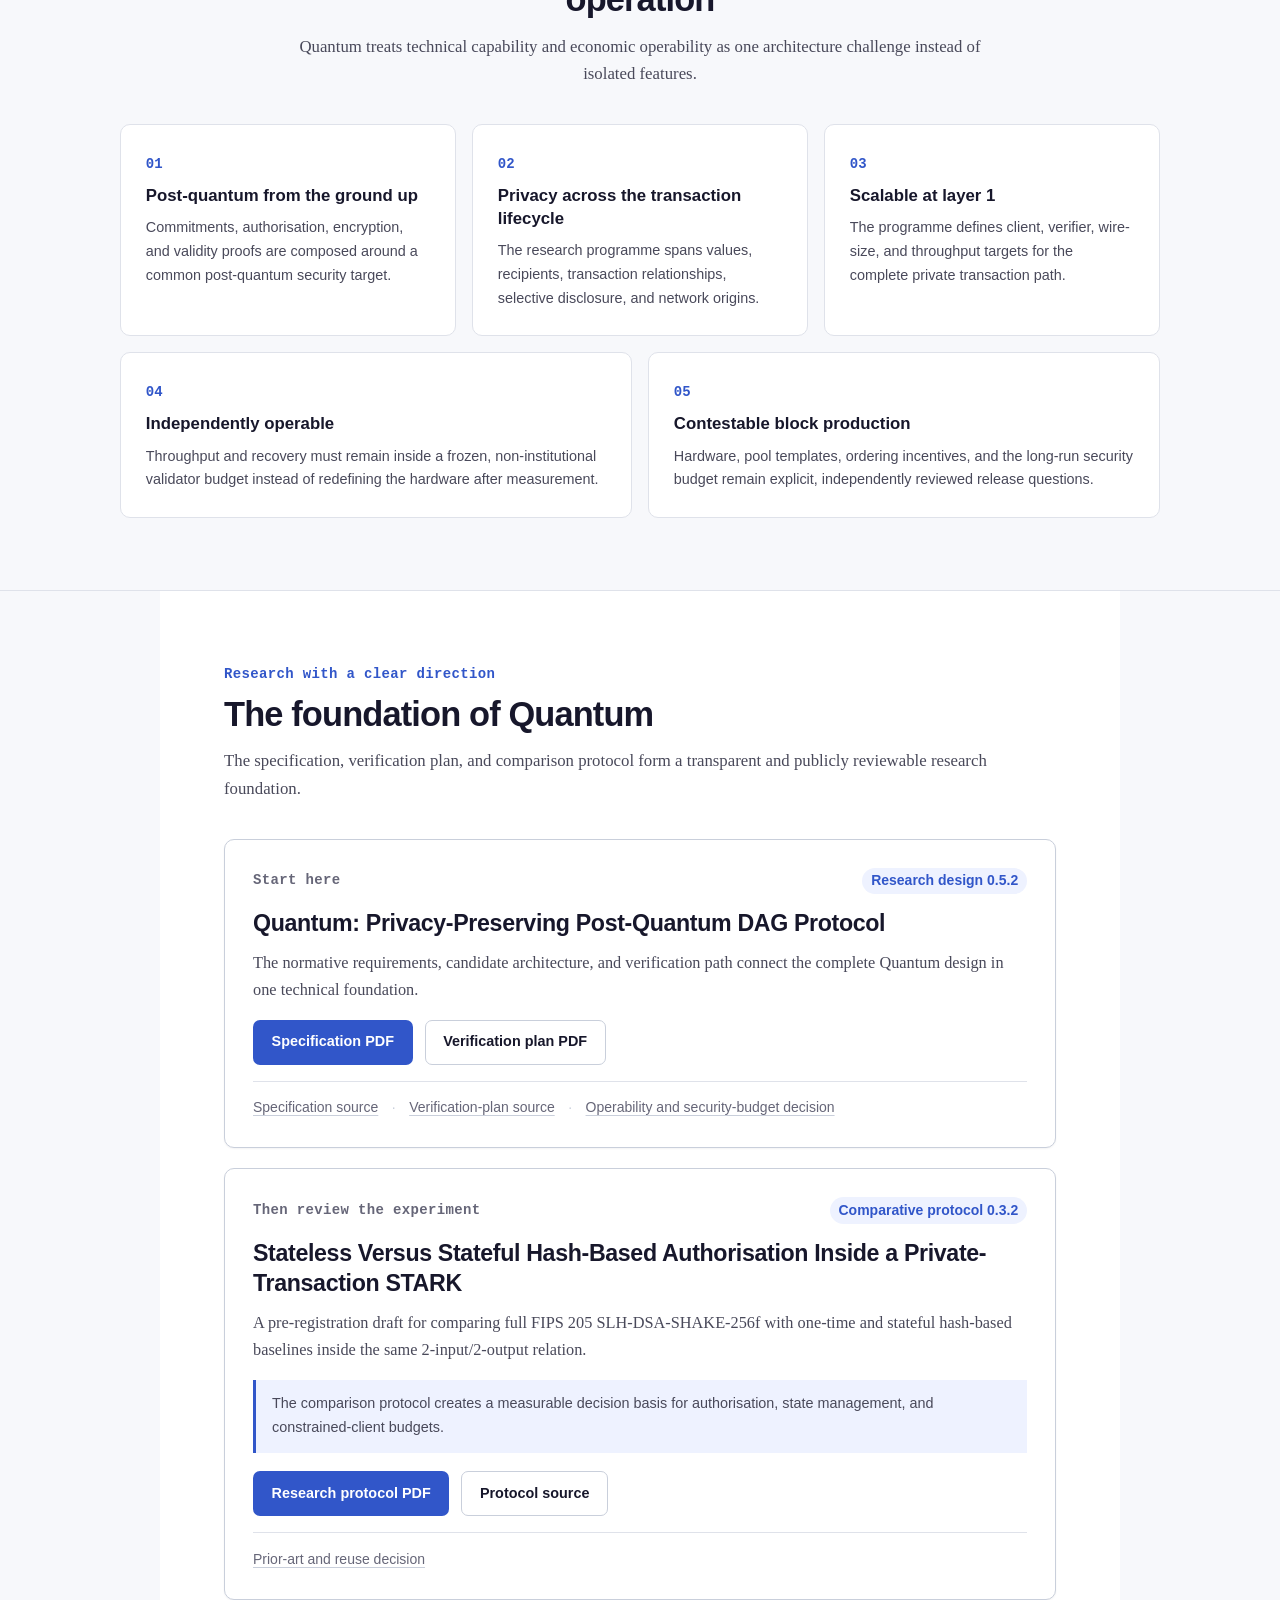
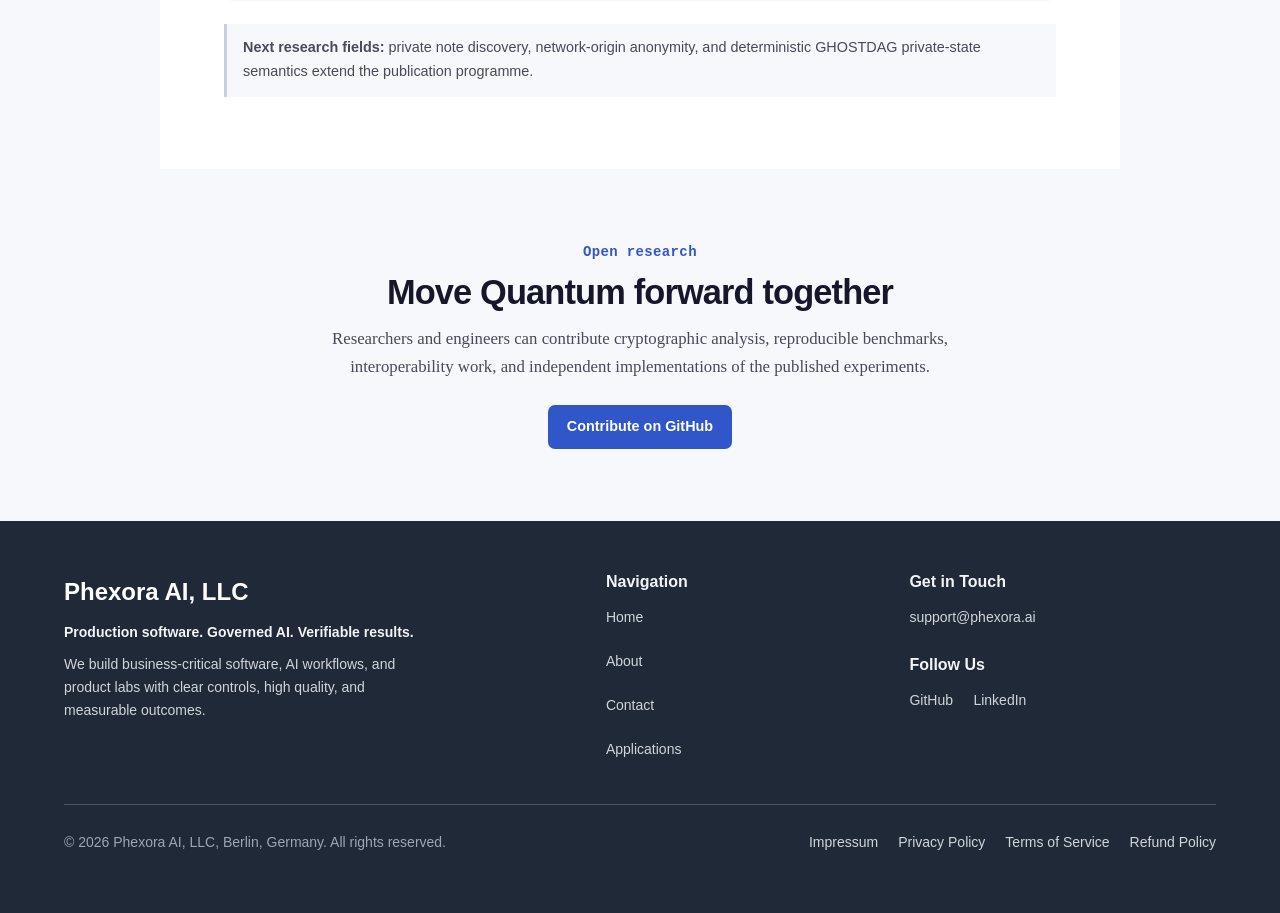
==== commit 76a2acce: "docs: strengthen Quantum research gates" ====
--- a/index.html
+++ b/index.html
@@ -84,8 +84,8 @@
                 <article class="status-card">
                     <span class="status-chip documented" data-i18n="home.status1Chip">Foundation defined</span>
                     <p class="status-step" data-i18n="home.status1Step">1 · Requirements</p>
-                    <h3 data-i18n="home.status1Title">Research design 0.4.0</h3>
-                    <p data-i18n="home.status1Description">The design connects security, privacy, and scalability requirements in one reference architecture.</p>
+                    <h3 data-i18n="home.status1Title">Research design 0.5.2</h3>
+                    <p data-i18n="home.status1Description">The design connects security, privacy, scalability, independent operation, and production incentives in one reference architecture.</p>
                 </article>
                 <article class="status-card">
                     <span class="status-chip documented" data-i18n="home.status2Chip">Comparison mapped</span>
@@ -111,8 +111,8 @@
         <section class="requirements-section">
             <div class="section-heading">
                 <p class="section-kicker" data-i18n="home.requirementsKicker">Design principles</p>
-                <h2 data-i18n="home.requirementsTitle">Security, privacy, and scale in one system</h2>
-                <p data-i18n="home.requirementsDescription">Quantum treats these qualities as one architecture challenge instead of isolated features.</p>
+                <h2 data-i18n="home.requirementsTitle">Security, privacy, scale, and independent operation</h2>
+                <p data-i18n="home.requirementsDescription">Quantum treats technical capability and economic operability as one architecture challenge instead of isolated features.</p>
             </div>
             <div class="requirements-grid">
                 <article class="requirement-card">
@@ -129,6 +129,16 @@
                     <span class="requirement-number">03</span>
                     <h3 data-i18n="home.requirement3Title">Scalable at layer 1</h3>
                     <p data-i18n="home.requirement3Description">The programme defines client, verifier, wire-size, and throughput targets for the complete private transaction path.</p>
+                </article>
+                <article class="requirement-card">
+                    <span class="requirement-number">04</span>
+                    <h3 data-i18n="home.requirement4Title">Independently operable</h3>
+                    <p data-i18n="home.requirement4Description">Throughput and recovery must remain inside a frozen, non-institutional validator budget instead of redefining the hardware after measurement.</p>
+                </article>
+                <article class="requirement-card">
+                    <span class="requirement-number">05</span>
+                    <h3 data-i18n="home.requirement5Title">Contestable block production</h3>
+                    <p data-i18n="home.requirement5Description">Hardware, pool templates, ordering incentives, and the long-run security budget remain explicit, independently reviewed release questions.</p>
                 </article>
             </div>
         </section>
@@ -143,7 +153,7 @@
             <article class="paper-card">
                 <div class="paper-header">
                     <span class="paper-order" data-i18n="home.paper1Order">Start here</span>
-                    <span class="paper-status" data-i18n="home.paper1Status">Research design 0.4.0</span>
+                    <span class="paper-status" data-i18n="home.paper1Status">Research design 0.5.2</span>
                 </div>
                 <h3 data-i18n="home.paper1Title">Quantum: Privacy-Preserving Post-Quantum DAG Protocol</h3>
                 <p class="paper-abstract" data-i18n="home.paper1Abstract">The normative requirements, candidate architecture, and verification path connect the complete Quantum design in one technical foundation.</p>
@@ -155,13 +165,15 @@
                     <a href="papers/zkprivacy/zkprivacy-quantum-spec-v1.md" data-i18n="home.specificationSource">Specification source</a>
                     <span class="separator" aria-hidden="true">·</span>
                     <a href="papers/zkprivacy/zkprivacy-verification-guide.md" data-i18n="home.verificationSource">Verification-plan source</a>
+                    <span class="separator" aria-hidden="true">·</span>
+                    <a href="papers/zkprivacy/decisions/decentralisation-operability-security-budget-decision.md" data-i18n="home.operabilityDecision">Operability and security-budget decision</a>
                 </div>
             </article>
 
             <article class="paper-card">
                 <div class="paper-header">
                     <span class="paper-order" data-i18n="home.paper2Order">Then review the experiment</span>
-                    <span class="paper-status" data-i18n="home.paper2Status">Comparative protocol 0.2.0</span>
+                    <span class="paper-status" data-i18n="home.paper2Status">Comparative protocol 0.3.2</span>
                 </div>
                 <h3 data-i18n="home.paper2Title">Stateless Versus Stateful Hash-Based Authorisation Inside a Private-Transaction STARK</h3>
                 <p class="paper-abstract" data-i18n="home.paper2Abstract">
--- a/assets/css/style.css
+++ b/assets/css/style.css
@@ -340,7 +340,12 @@
 }
 
 .requirements-grid {
-    grid-template-columns: repeat(3, minmax(0, 1fr));
+    display: flex;
+    flex-wrap: wrap;
+}
+
+.requirements-grid > .requirement-card {
+    flex: 1 1 280px;
 }
 
 .status-card,
@@ -724,6 +729,7 @@
     }
 
     .requirements-grid {
+        display: grid;
         grid-template-columns: 1fr;
     }
 
@@ -769,8 +775,17 @@
         grid-template-columns: 1fr;
     }
 
+    .hero-stats {
+        grid-template-columns: 1fr;
+    }
+
+    .hero-stat + .hero-stat {
+        border-top: 1px solid var(--border-color);
+        border-left: 0;
+    }
+
     .hero-stat {
-        padding: 1rem 0.35rem;
+        padding: 1rem;
     }
 
     .hero-actions,
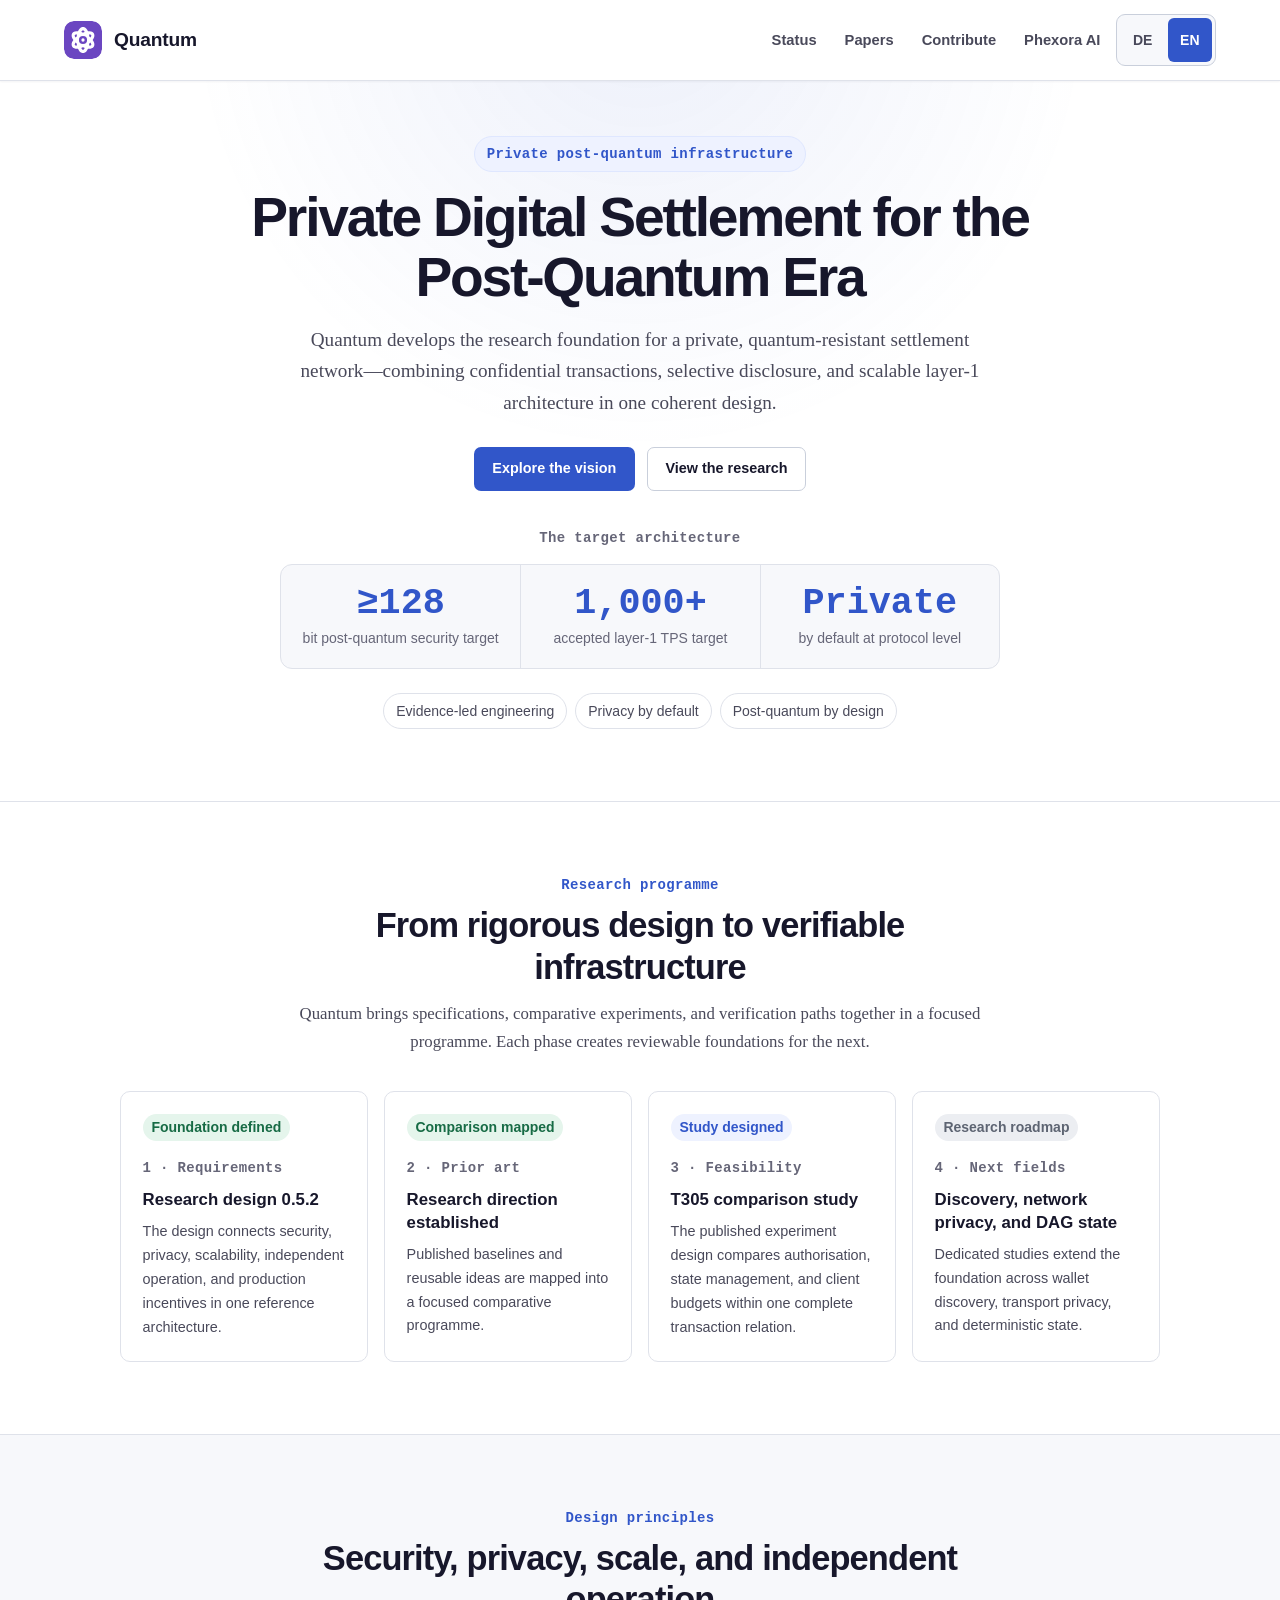
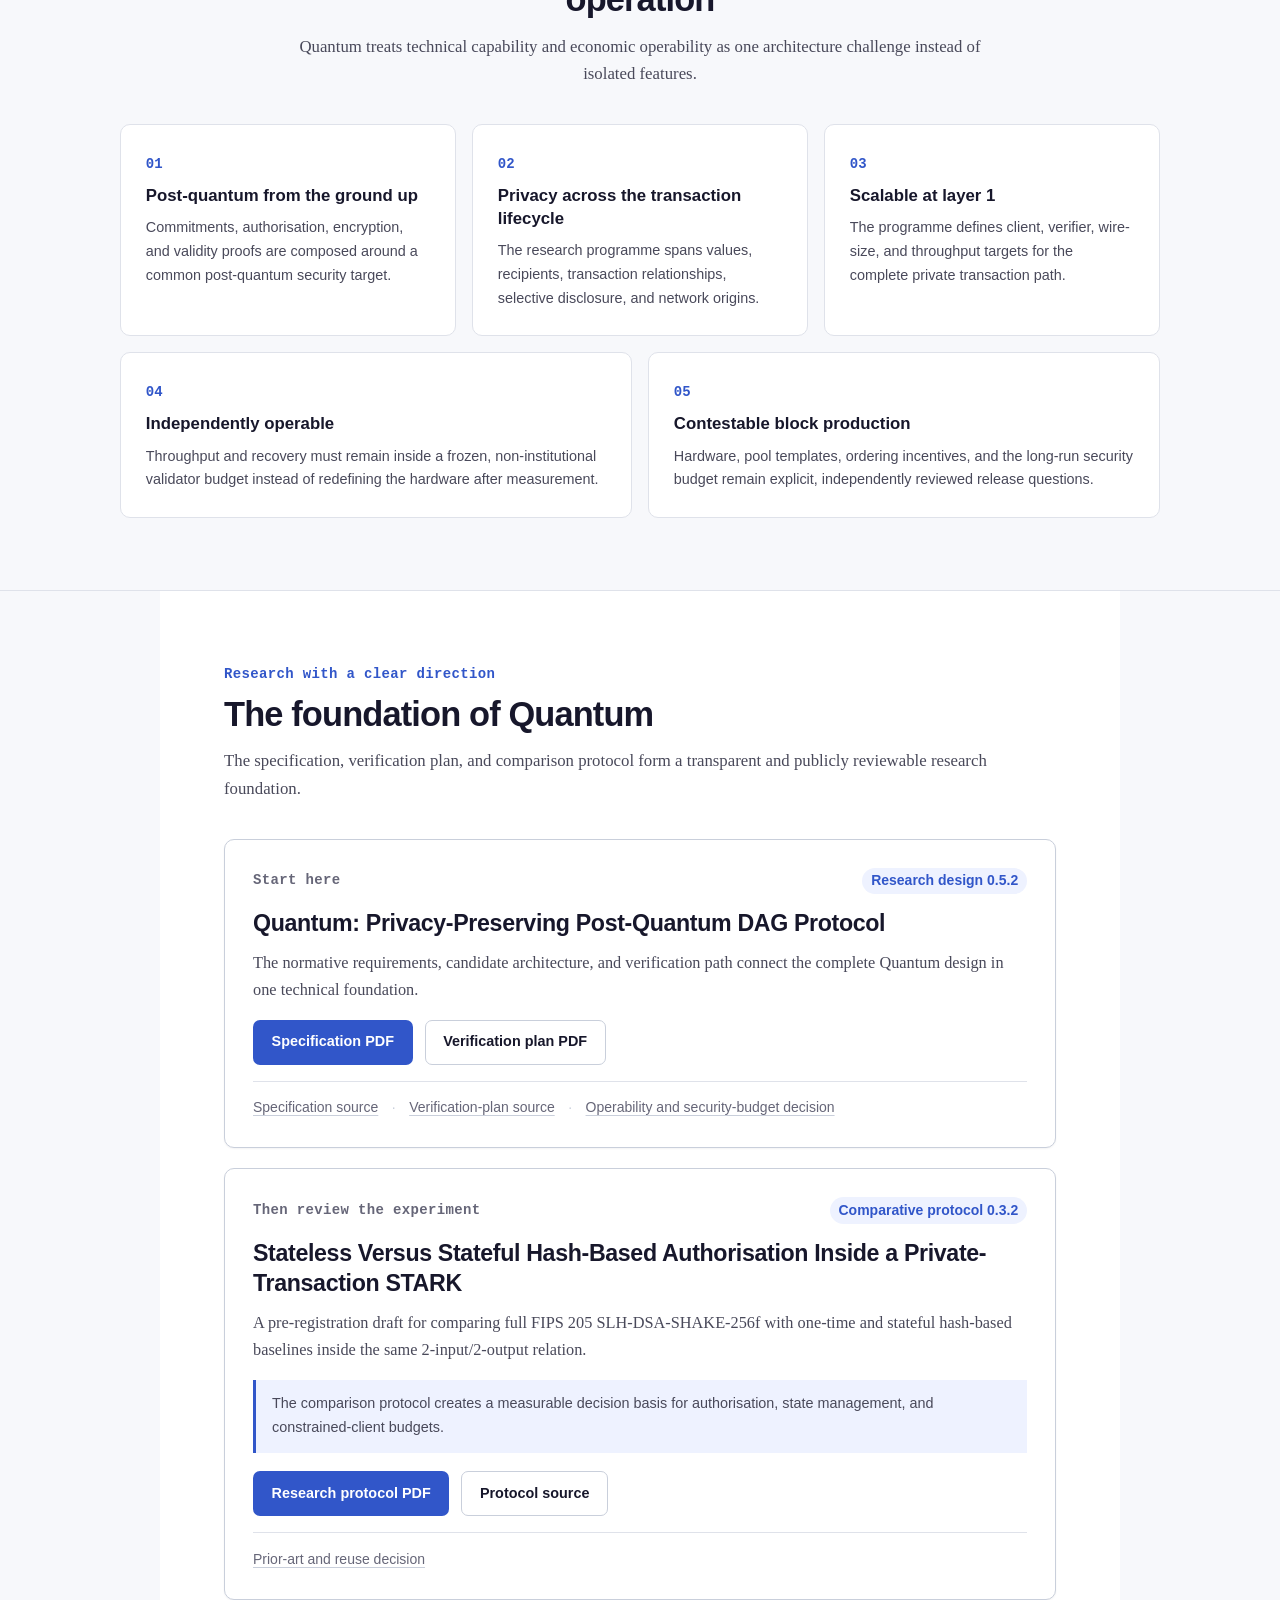
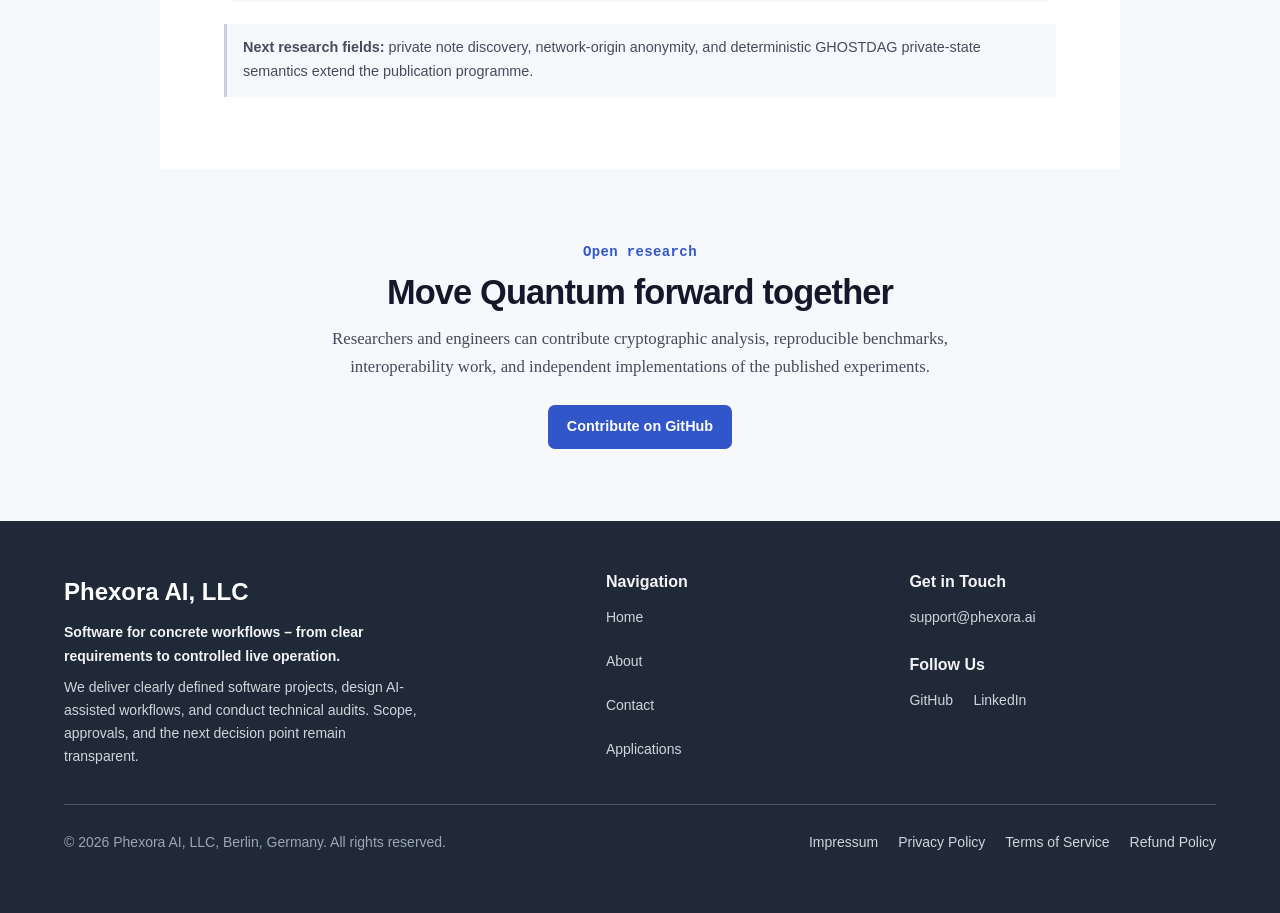
==== commit ed7979a7: "fix(footer): sync shared company copy" ====
--- a/index.html
+++ b/index.html
@@ -216,8 +216,8 @@
                     <a class="footer-company-link" href="https://phexora.ai" target="_blank" rel="noopener">
                         <span class="footer-title" id="footer-company-name">Phexora AI, LLC</span>
                     </a>
-                    <p class="footer-tagline" data-i18n="common.companyTagline">Production software. Governed AI. Verifiable results.</p>
-                    <p class="footer-description" data-i18n="common.companyDescription">We build business-critical software, AI workflows, and product labs with clear controls, high quality, and measurable outcomes.</p>
+                    <p class="footer-tagline" data-i18n="common.companyTagline">Software for concrete workflows – from clear requirements to controlled live operation.</p>
+                    <p class="footer-description" data-i18n="common.companyDescription">We deliver clearly defined software projects, design AI-assisted workflows, and conduct technical audits. Scope, approvals, and the next decision point remain transparent.</p>
                 </section>
                 <nav class="footer-column" aria-labelledby="footer-navigation-heading">
                     <h2 class="footer-heading" id="footer-navigation-heading" data-i18n="common.footerNavigation">Navigation</h2>
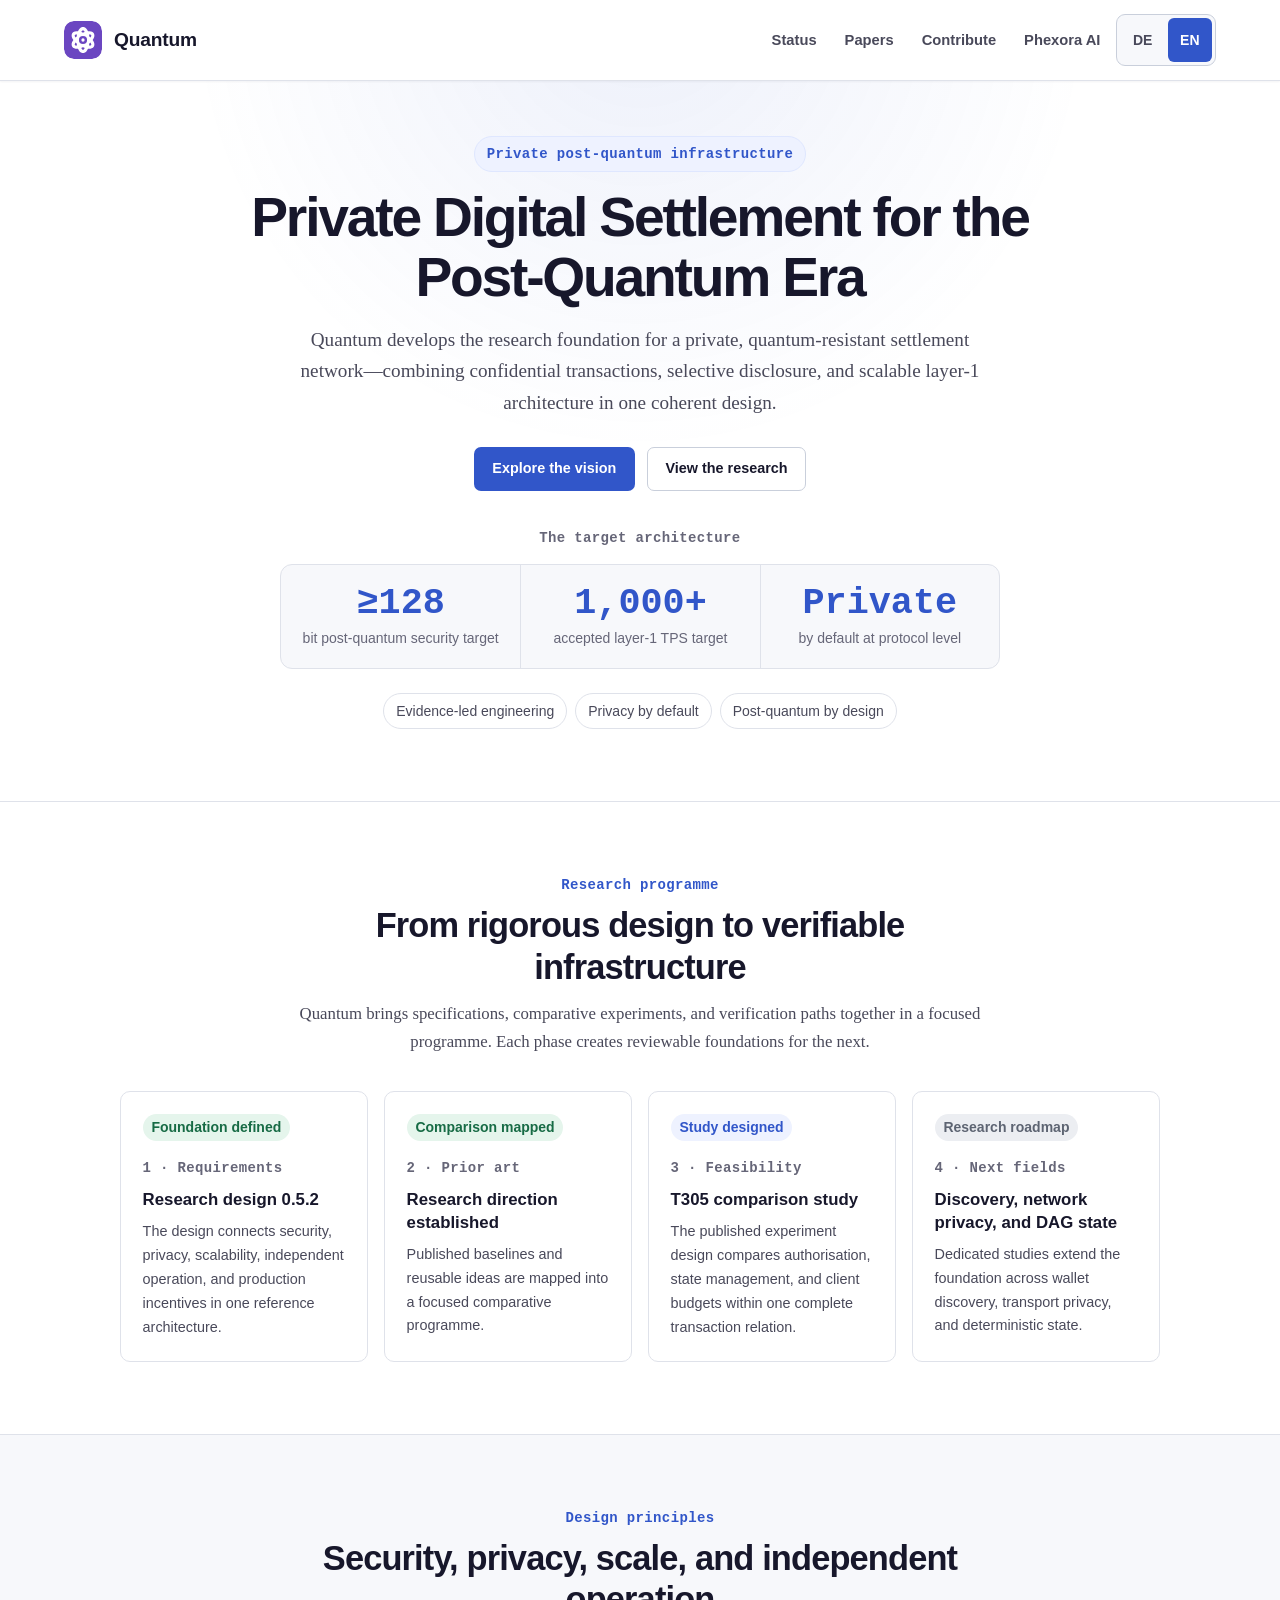
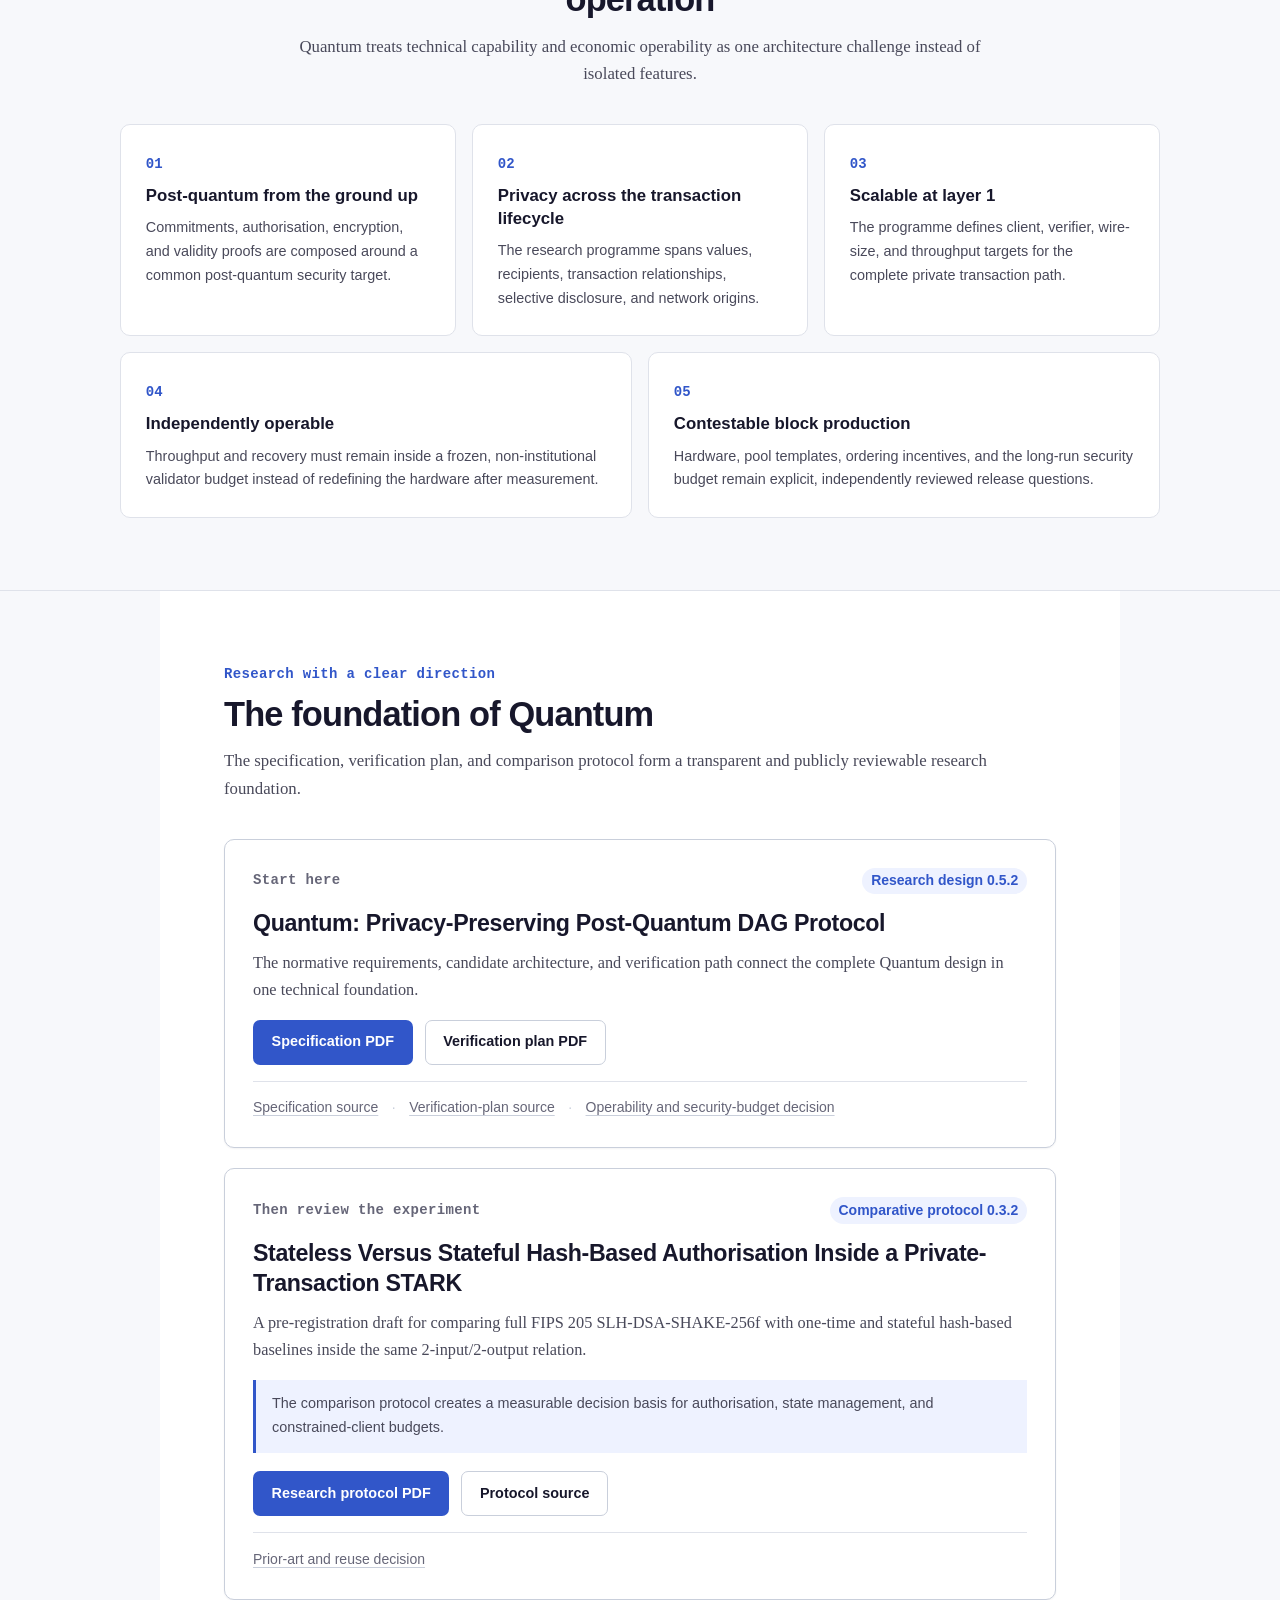
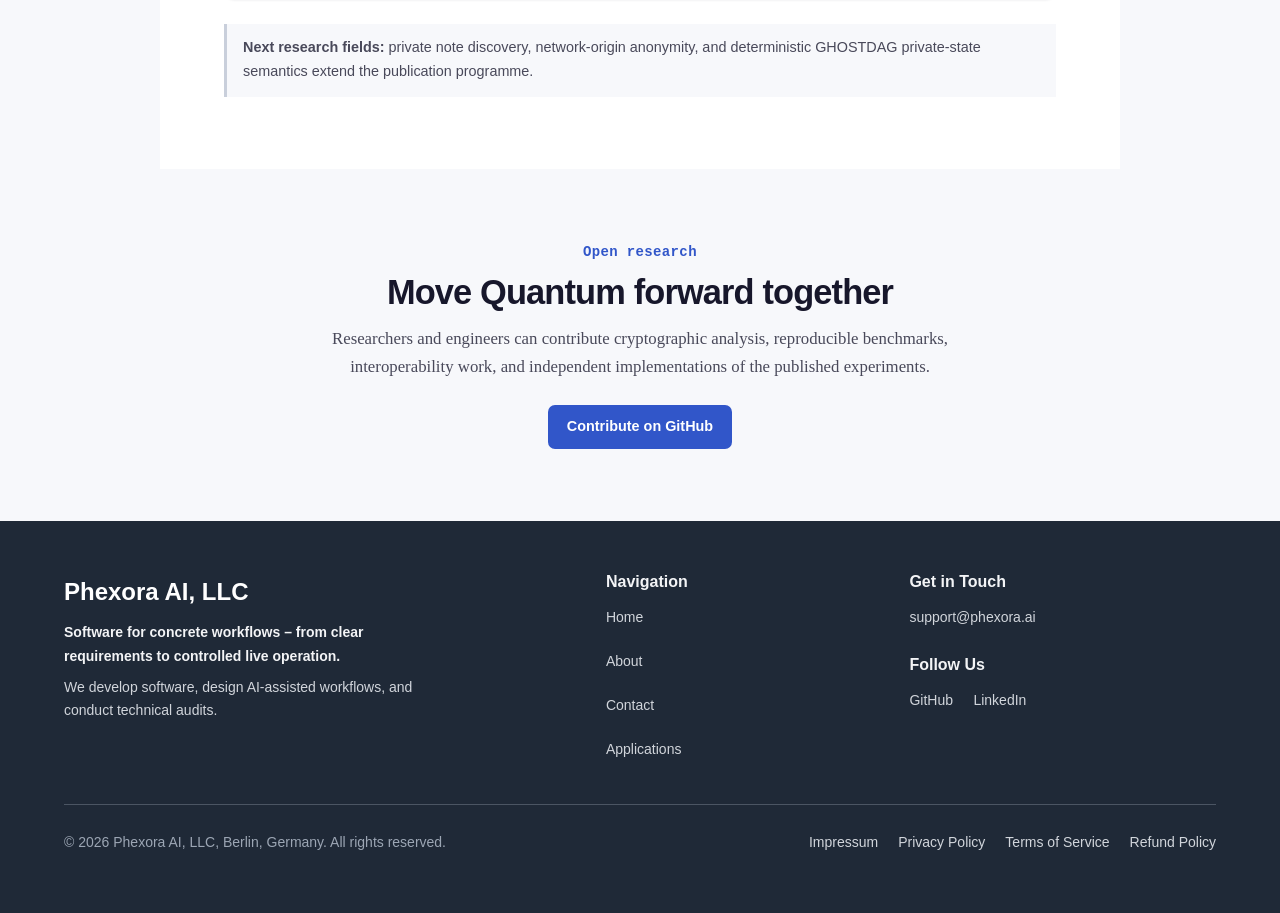
==== commit 4eedf6ac: "fix(footer): shorten company description" ====
--- a/index.html
+++ b/index.html
@@ -217,7 +217,7 @@
                         <span class="footer-title" id="footer-company-name">Phexora AI, LLC</span>
                     </a>
                     <p class="footer-tagline" data-i18n="common.companyTagline">Software for concrete workflows – from clear requirements to controlled live operation.</p>
-                    <p class="footer-description" data-i18n="common.companyDescription">We deliver clearly defined software projects, design AI-assisted workflows, and conduct technical audits. Scope, approvals, and the next decision point remain transparent.</p>
+                    <p class="footer-description" data-i18n="common.companyDescription">We develop software, design AI-assisted workflows, and conduct technical audits.</p>
                 </section>
                 <nav class="footer-column" aria-labelledby="footer-navigation-heading">
                     <h2 class="footer-heading" id="footer-navigation-heading" data-i18n="common.footerNavigation">Navigation</h2>
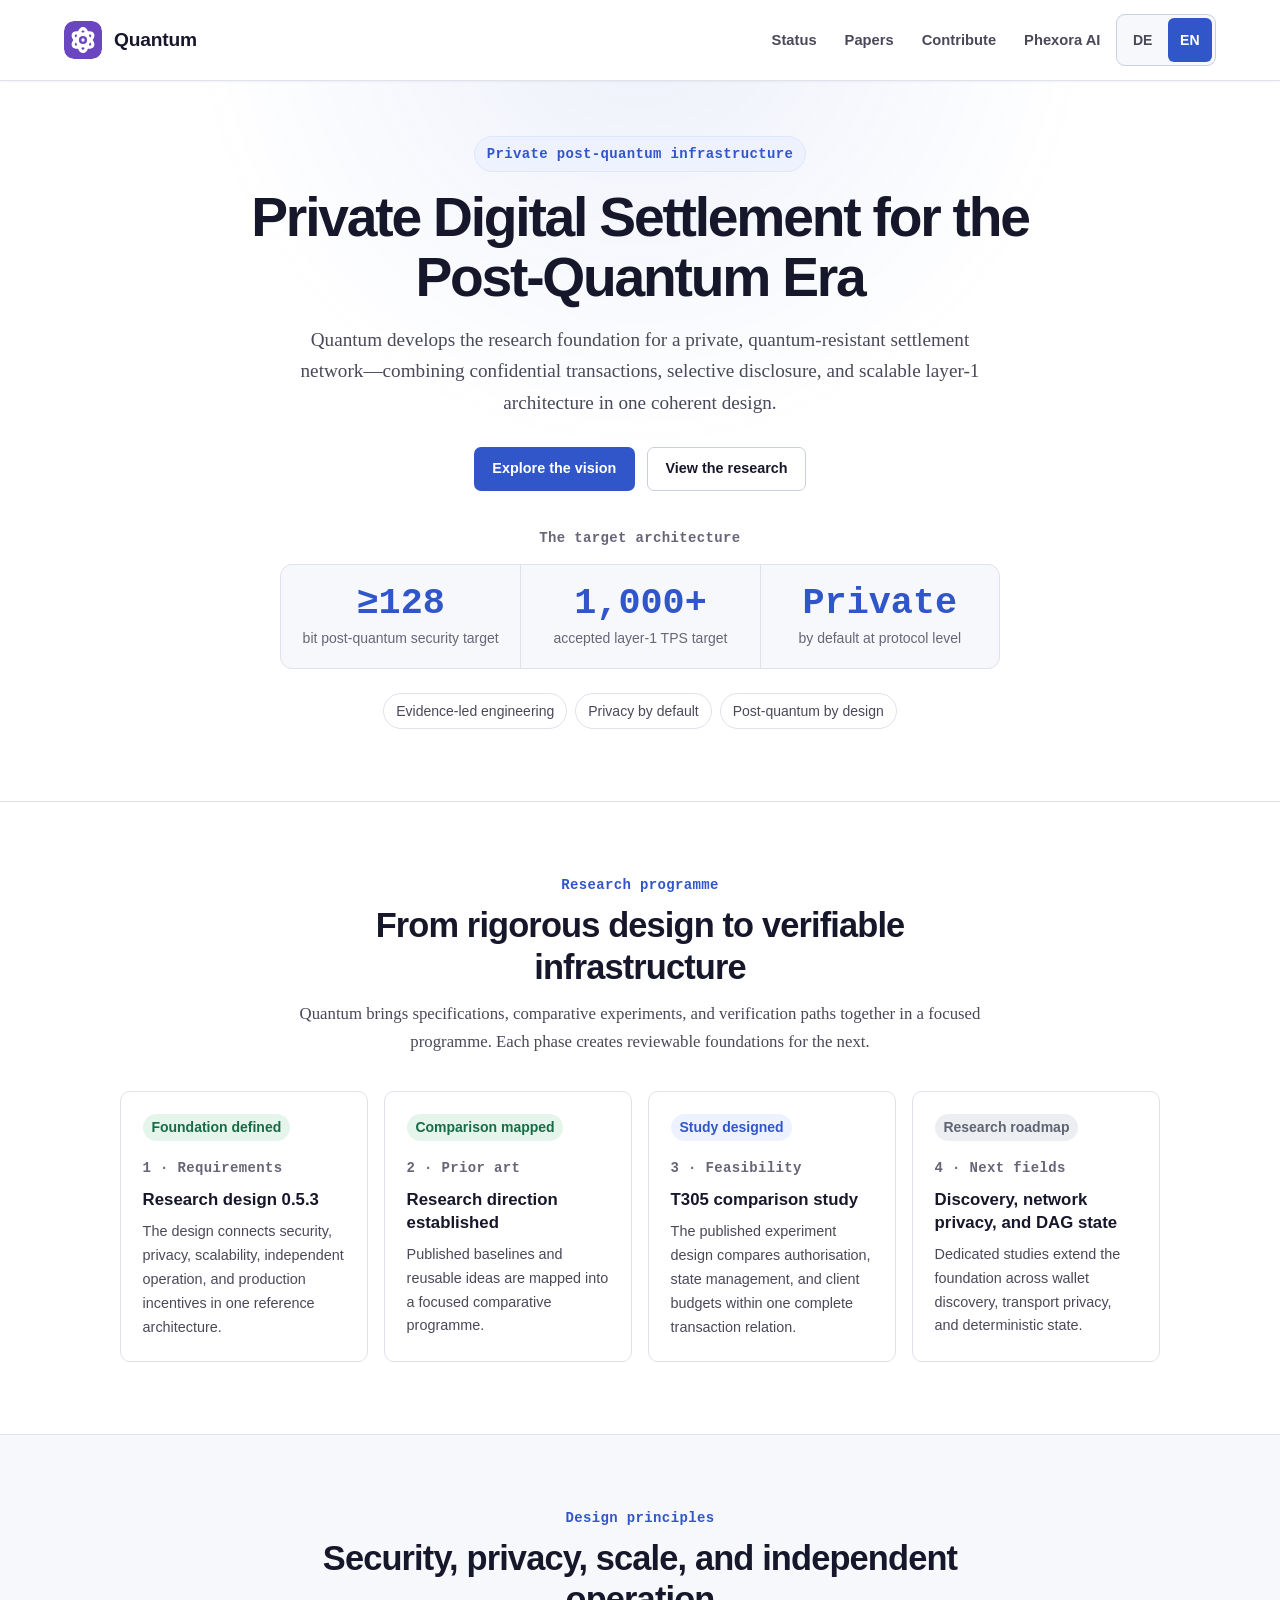
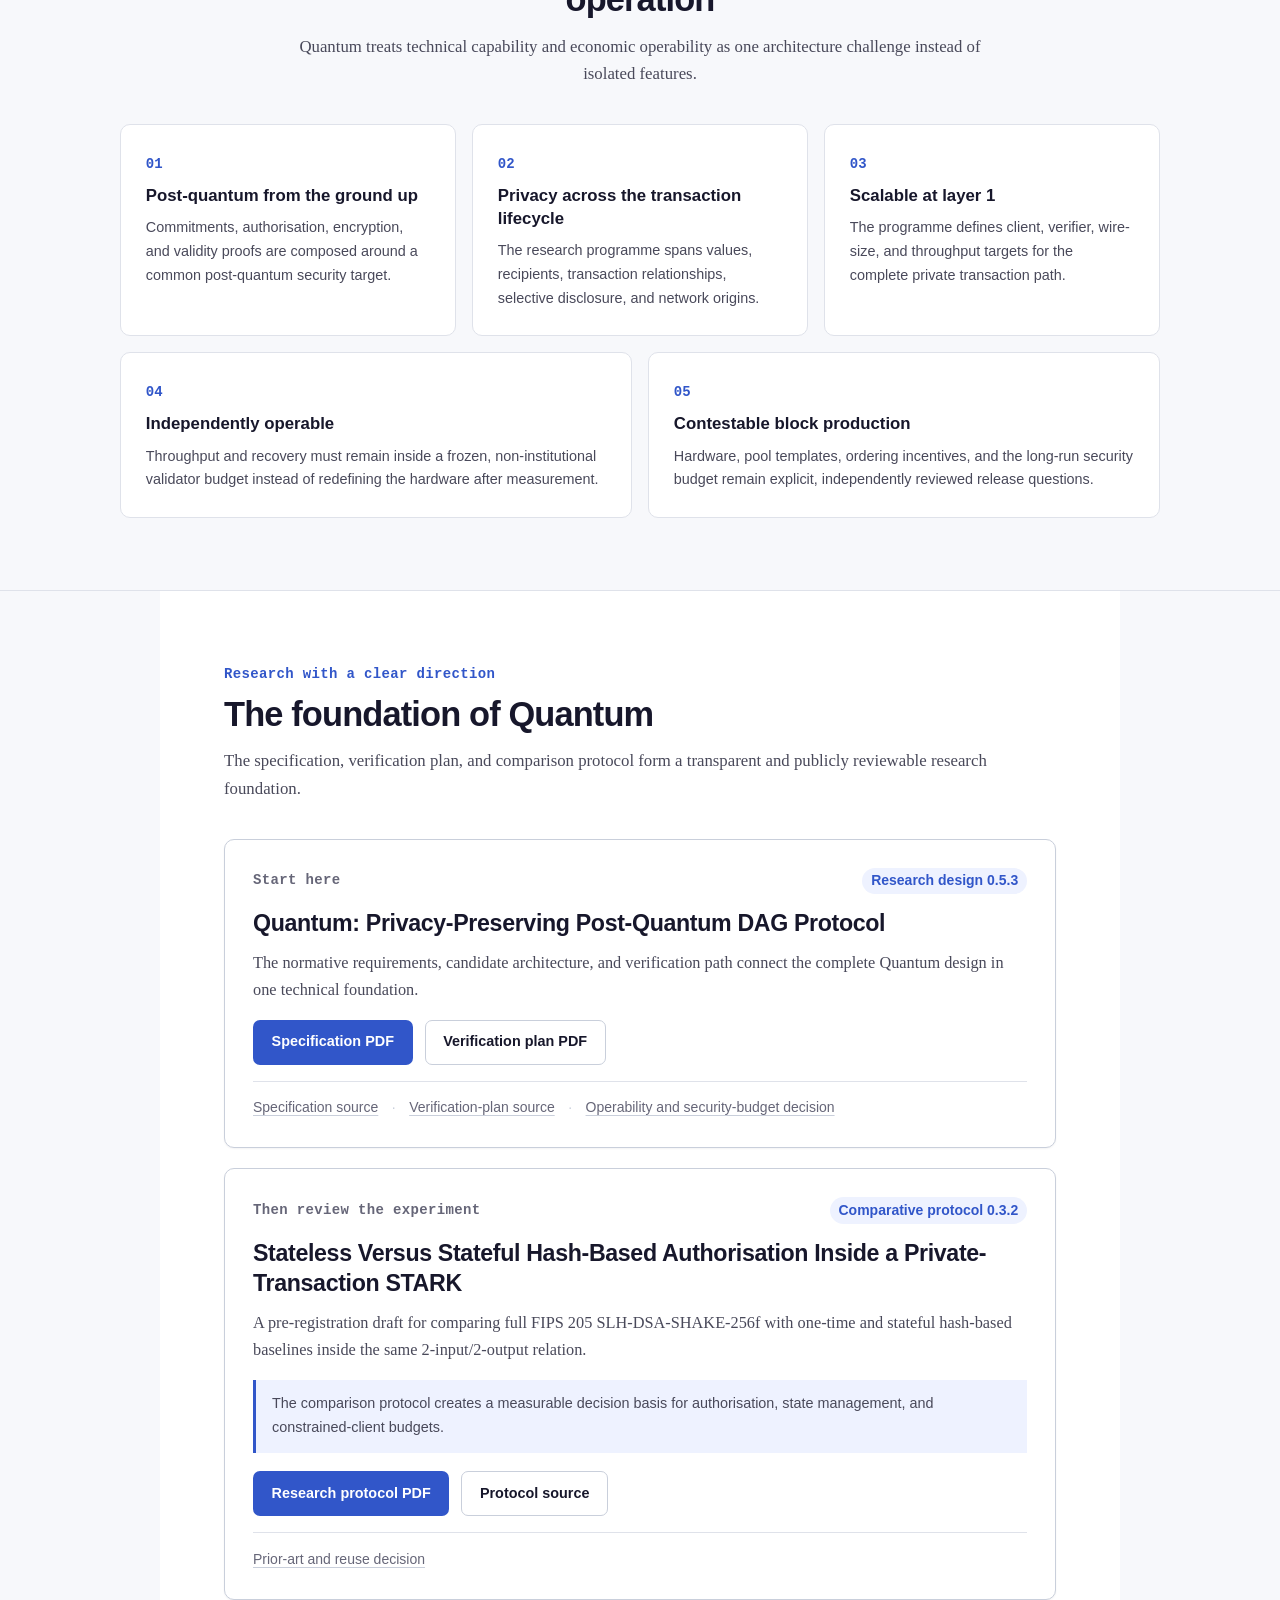
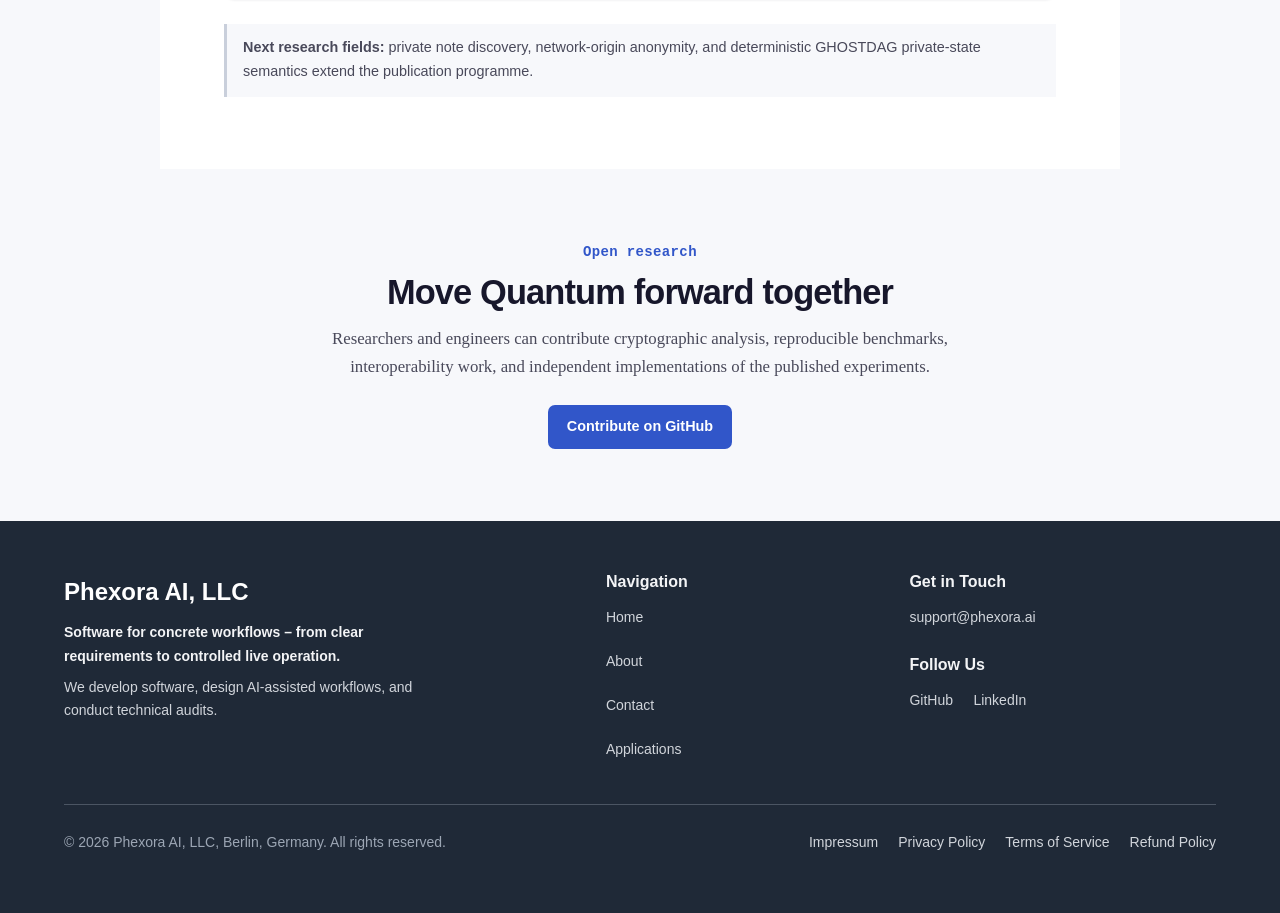
==== commit c5e79633: "docs: specify dynamic miner fee accounting" ====
--- a/index.html
+++ b/index.html
@@ -84,7 +84,7 @@
                 <article class="status-card">
                     <span class="status-chip documented" data-i18n="home.status1Chip">Foundation defined</span>
                     <p class="status-step" data-i18n="home.status1Step">1 · Requirements</p>
-                    <h3 data-i18n="home.status1Title">Research design 0.5.2</h3>
+                    <h3 data-i18n="home.status1Title">Research design 0.5.3</h3>
                     <p data-i18n="home.status1Description">The design connects security, privacy, scalability, independent operation, and production incentives in one reference architecture.</p>
                 </article>
                 <article class="status-card">
@@ -153,7 +153,7 @@
             <article class="paper-card">
                 <div class="paper-header">
                     <span class="paper-order" data-i18n="home.paper1Order">Start here</span>
-                    <span class="paper-status" data-i18n="home.paper1Status">Research design 0.5.2</span>
+                    <span class="paper-status" data-i18n="home.paper1Status">Research design 0.5.3</span>
                 </div>
                 <h3 data-i18n="home.paper1Title">Quantum: Privacy-Preserving Post-Quantum DAG Protocol</h3>
                 <p class="paper-abstract" data-i18n="home.paper1Abstract">The normative requirements, candidate architecture, and verification path connect the complete Quantum design in one technical foundation.</p>
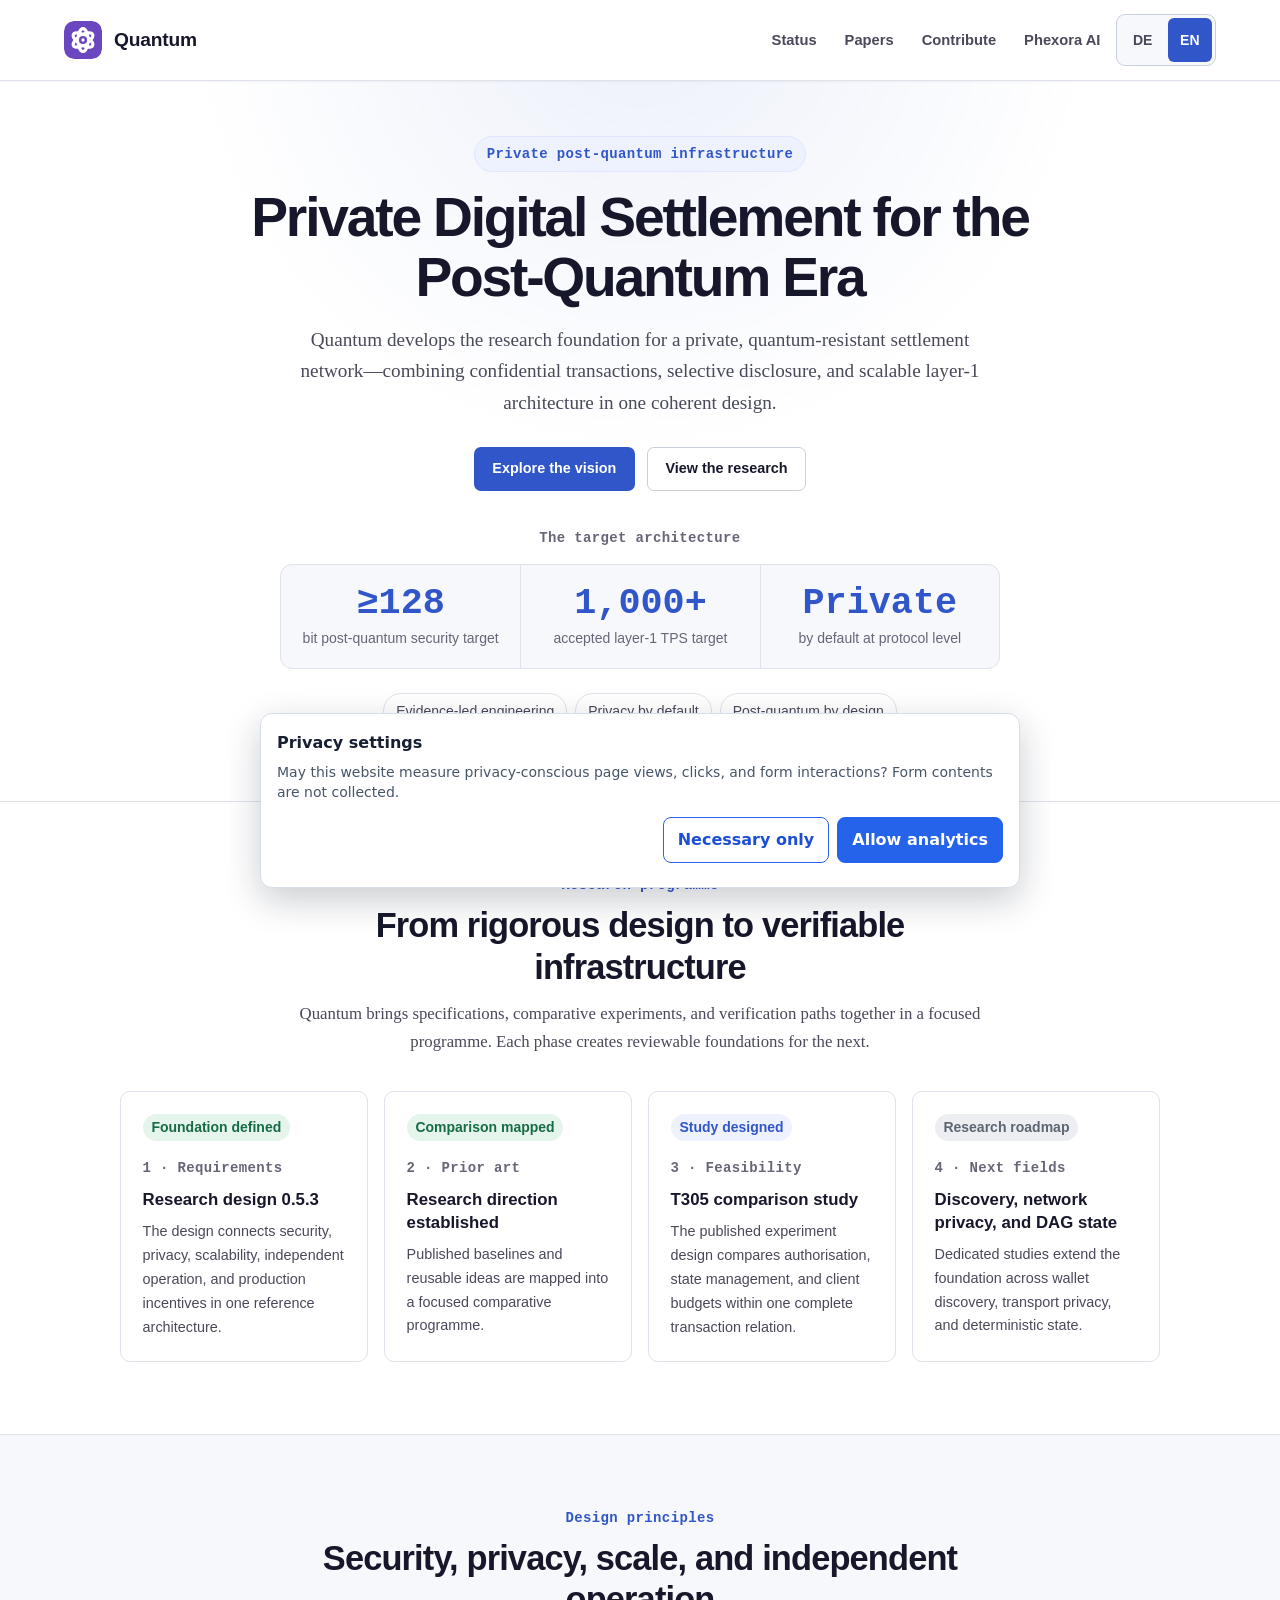
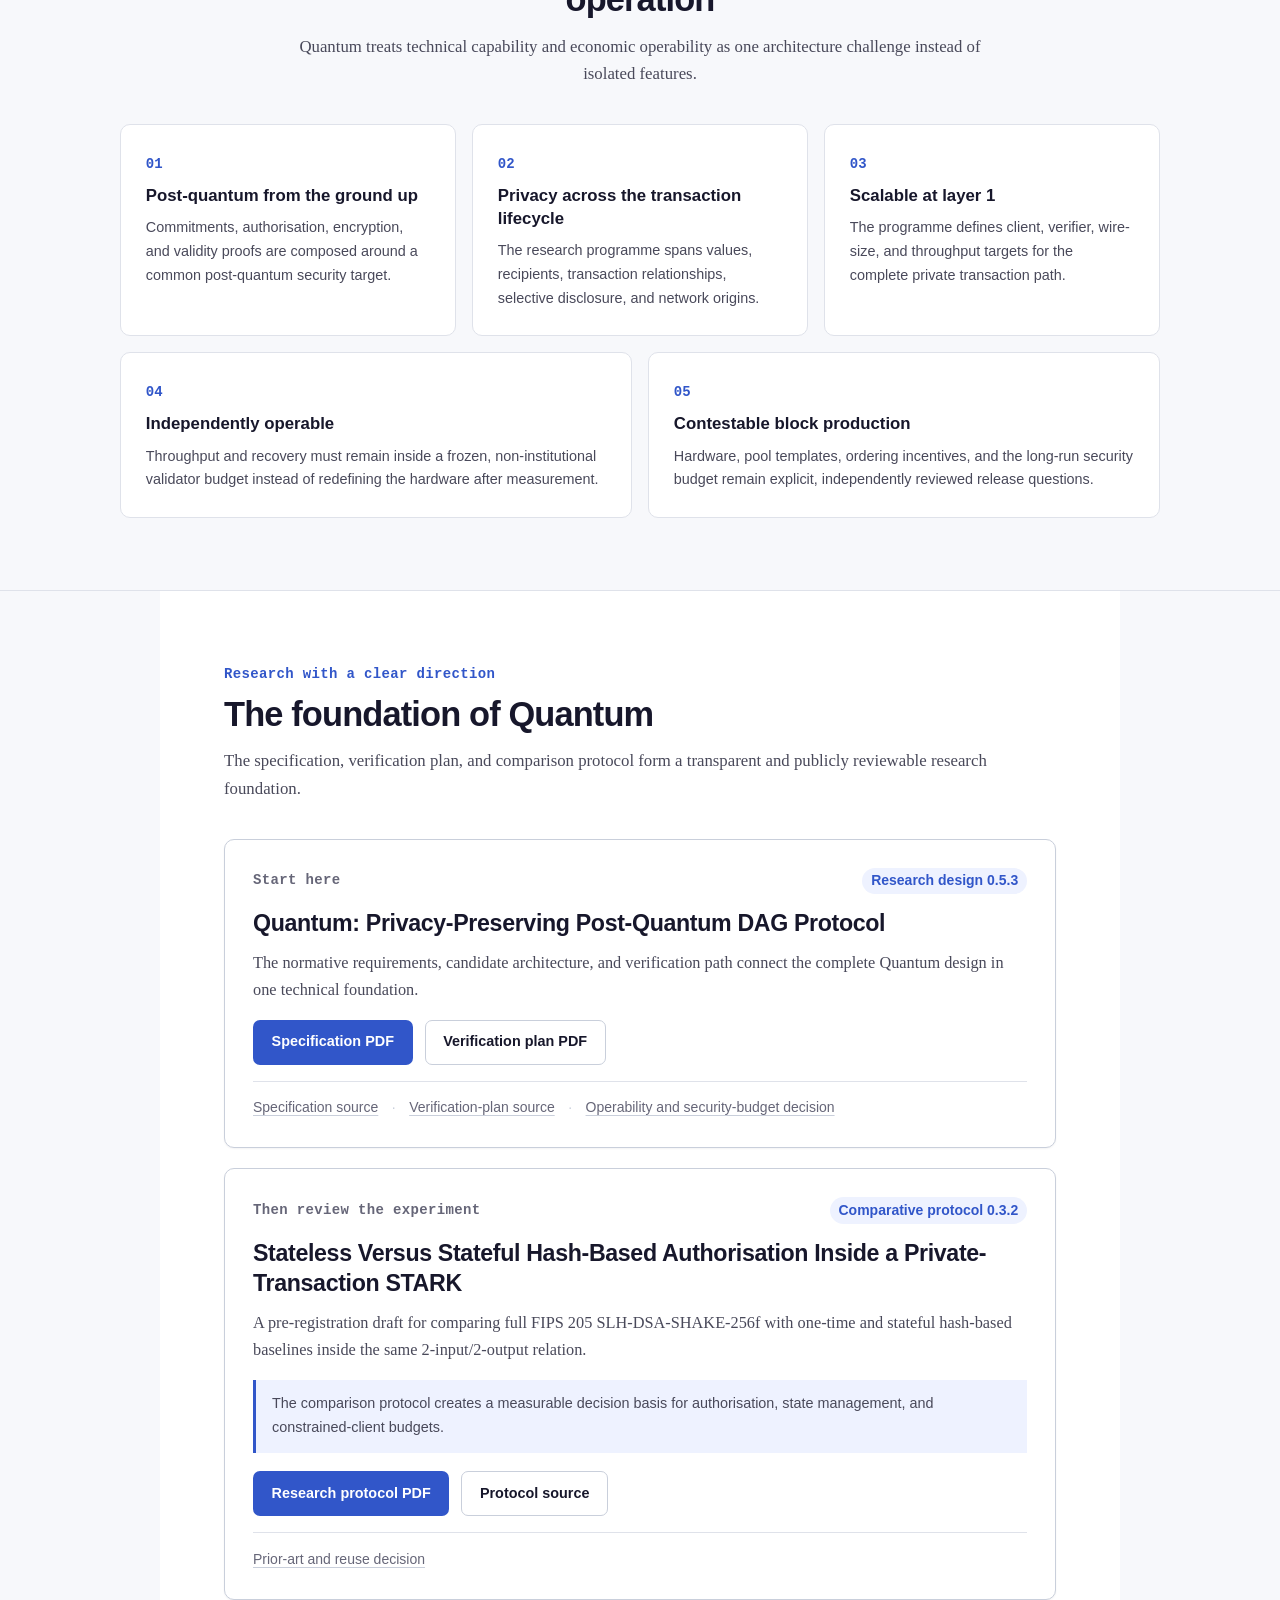
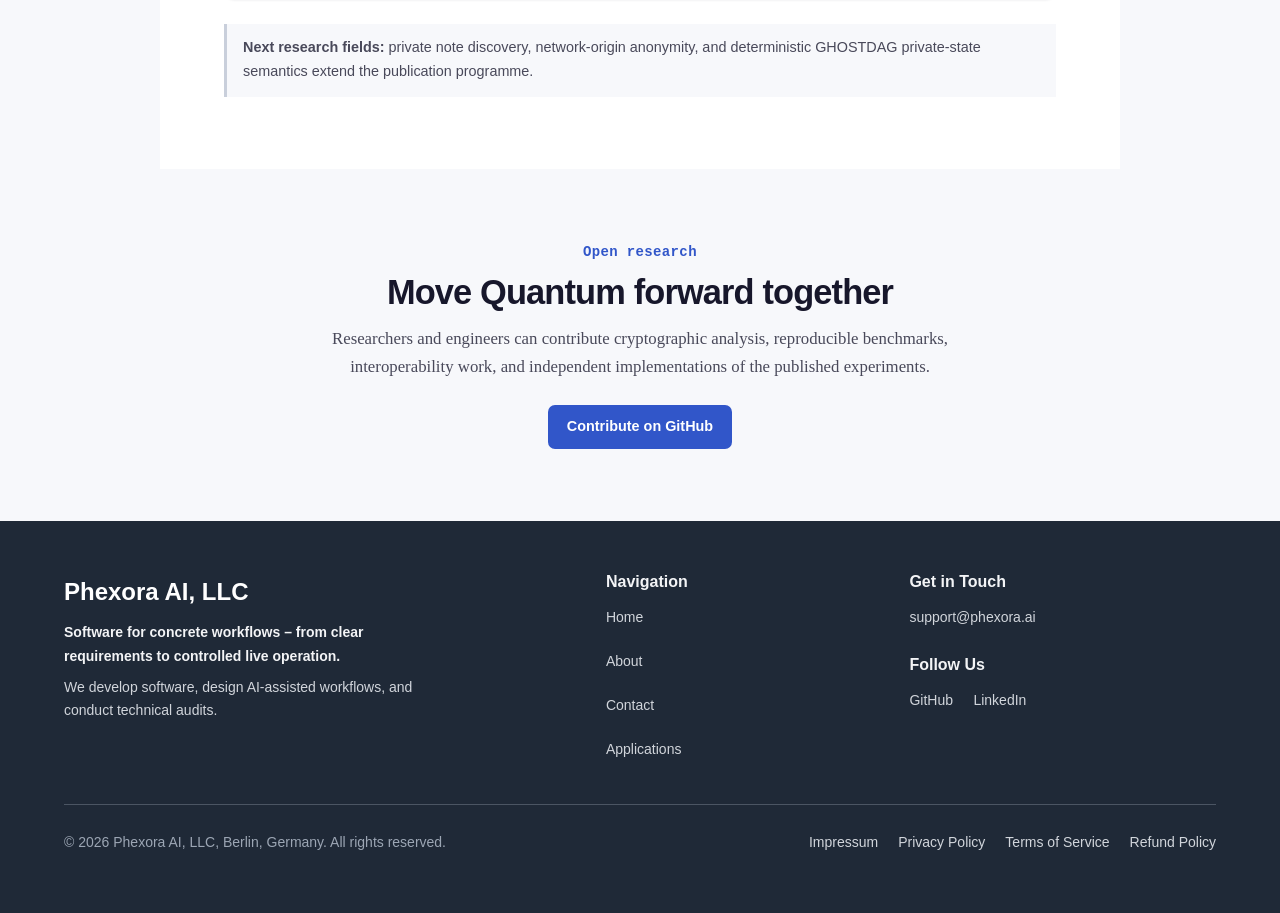
==== commit f6b2044d: "feat: add consented research traffic analytics Protected-Change-Review: approved" ====
--- a/index.html
+++ b/index.html
@@ -10,6 +10,224 @@
     <link rel="stylesheet" href="assets/css/style.css">
     <link rel="icon" type="image/svg+xml" href="assets/images/favicon.svg">
     <script src="assets/js/site-i18n.js" defer></script>
+<script data-phexora-site-analytics="fc176b863055461690a4295c0f5f9d89">(function(){
+const c={"endpoint":"https://phexorasitebuilder.phexora.ai/api/website-integrations/events","siteId":"fc176b863055461690a4295c0f5f9d89","trackingKey":"2e312d2f5462689ae85f721354bc5e1feb1964d117fce1aa24e7ab45f58d84e2"};
+const consentKey='phexora-cookie-consent';
+const sessionKey='phexora-website-session';
+const attributionKey='phexora-website-attribution';
+const attributionFields=['campaign','experiment_id','fbclid','gclid','msclkid','utm_campaign','utm_content','utm_medium','utm_source','utm_term'];
+const consentVersion='1.0';
+const externalConsentOwner=()=>typeof window.PHEXORA_ANALYTICS_ALLOWED==='boolean';
+const exactKeys=(value,expected)=>Object.keys(value).sort().join(',')===expected;
+const readStoredConsent=()=>{
+  try{
+    const raw=localStorage.getItem(consentKey);
+    if(!raw)return null;
+    const record=JSON.parse(raw);
+    const preferences=record&&record.preferences;
+    const valid=record&&typeof record==='object'&&!Array.isArray(record)
+      &&exactKeys(record,'preferences,timestamp,version')
+      &&record.version===consentVersion
+      &&typeof record.timestamp==='string'&&!Number.isNaN(Date.parse(record.timestamp))
+      &&preferences&&typeof preferences==='object'&&!Array.isArray(preferences)
+      &&exactKeys(preferences,'analytics,functional,marketing,necessary')
+      &&preferences.necessary===true
+      &&['analytics','functional','marketing','necessary'].every(key=>typeof preferences[key]==='boolean');
+    if(valid)return preferences.analytics;
+    localStorage.removeItem(consentKey);
+  }catch(error){return null}
+  return null;
+};
+const allowed=()=>externalConsentOwner()?window.PHEXORA_ANALYTICS_ALLOWED===true:readStoredConsent()===true;
+const id=()=>crypto.randomUUID?crypto.randomUUID():Date.now()+'-'+Math.random().toString(16).slice(2);
+let memorySession='';
+let memoryAttribution=null;
+const session=()=>{
+  if(memorySession)return memorySession;
+  try{memorySession=sessionStorage.getItem(sessionKey)||''}catch(error){memorySession=''}
+  if(!memorySession){
+    memorySession=id();
+    try{sessionStorage.setItem(sessionKey,memorySession)}catch(error){}
+  }
+  return memorySession;
+};
+const clearSession=()=>{
+  memorySession='';
+  memoryAttribution=null;
+  try{sessionStorage.removeItem(sessionKey);sessionStorage.removeItem(attributionKey)}catch(error){}
+};
+const sessionAttribution=()=>{
+  if(memoryAttribution!==null)return memoryAttribution;
+  let stored={};
+  try{
+    const raw=sessionStorage.getItem(attributionKey);
+    const parsed=raw?JSON.parse(raw):{};
+    const valid=parsed&&typeof parsed==='object'&&!Array.isArray(parsed)
+      &&Object.keys(parsed).every(key=>attributionFields.includes(key)&&typeof parsed[key]==='string'&&parsed[key].length>0&&parsed[key].length<=200);
+    if(valid)stored=parsed;else sessionStorage.removeItem(attributionKey);
+  }catch(error){stored={}}
+  if(Object.keys(stored).length===0){
+    const params=new URLSearchParams(location.search);
+    const current={};
+    attributionFields.forEach(key=>{
+      const value=(params.get(key)||'').trim().slice(0,200);
+      if(value)current[key]=value;
+    });
+    if(Object.keys(current).length>0){
+      stored=current;
+      try{sessionStorage.setItem(attributionKey,JSON.stringify(stored))}catch(error){}
+    }
+  }
+  memoryAttribution=stored;
+  return stored;
+};
+const eventAttribution=additional=>Object.assign({},sessionAttribution(),additional||{});
+window.phexoraTrack=function(type,properties,additionalAttribution){
+  if(!allowed())return false;
+  fetch(c.endpoint,{method:'POST',mode:'no-cors',headers:{'Content-Type':'text/plain;charset=UTF-8'},body:JSON.stringify({site_id:c.siteId,tracking_key:c.trackingKey,event_id:id(),event_type:type,occurred_at:new Date().toISOString(),session_id:session(),page_url:location.href,referrer:document.referrer||'',attribution:eventAttribution(additionalAttribution),properties:properties||{}}),keepalive:true});
+  return true;
+};
+let pageTracked=false;
+const start=()=>{if(!pageTracked&&window.phexoraTrack('page_view',{}))pageTracked=true};
+const labels=String(document.documentElement.lang||'').toLowerCase().startsWith('de')?{
+  title:'Datenschutz-Einstellungen',
+  text:'Darf diese Website datensparsame Seitenaufrufe, Klicks und Formularinteraktionen messen? Formularinhalte werden nicht erfasst.',
+  reject:'Nur notwendige Funktionen',
+  accept:'Analytics erlauben',
+  settings:'Datenschutz-Einstellungen',
+  storageError:'Die Auswahl konnte nicht gespeichert werden. Analytics bleibt deaktiviert.'
+}:{
+  title:'Privacy settings',
+  text:'May this website measure privacy-conscious page views, clicks, and form interactions? Form contents are not collected.',
+  reject:'Necessary only',
+  accept:'Allow analytics',
+  settings:'Privacy settings',
+  storageError:'Your choice could not be saved. Analytics remains disabled.'
+};
+const elementId=value=>`phexora-${value}-${c.siteId}`;
+const removeElement=value=>document.getElementById(elementId(value))?.remove();
+const ensureStyles=()=>{
+  if(document.getElementById(elementId('consent-style')))return;
+  const style=document.createElement('style');
+  style.id=elementId('consent-style');
+  style.textContent='.phexora-consent{position:fixed;z-index:2147483647;font-family:system-ui,-apple-system,BlinkMacSystemFont,"Segoe UI",sans-serif;color:#172033}.phexora-consent-banner{left:12px;right:12px;bottom:12px;max-width:760px;margin:0 auto;padding:16px;border:1px solid #d7deea;border-radius:12px;background:#fff;box-shadow:0 12px 36px rgba(15,23,42,.22)}.phexora-consent-title{display:block;margin:0 0 6px;font-size:16px}.phexora-consent-text{margin:0;font-size:14px;line-height:1.45;color:#475569}.phexora-consent-actions{display:flex;flex-wrap:wrap;justify-content:flex-end;gap:8px;margin-top:14px}.phexora-consent button{min-height:44px;padding:9px 14px;border:1px solid #2563eb;border-radius:8px;font:inherit;font-weight:600;cursor:pointer}.phexora-consent-reject{background:#fff;color:#1d4ed8}.phexora-consent-accept{background:#2563eb;color:#fff}.phexora-consent-status{margin:8px 0 0;color:#b91c1c;font-size:13px}.phexora-consent-settings{left:12px;bottom:12px;min-height:40px!important;padding:7px 11px!important;background:#fff;color:#1d4ed8;box-shadow:0 4px 16px rgba(15,23,42,.16);font-size:13px!important}@media(max-width:520px){.phexora-consent-banner{left:8px;right:8px;bottom:8px;padding:14px}.phexora-consent-actions{display:grid;grid-template-columns:1fr 1fr}.phexora-consent-actions button{width:100%;padding:8px}}';
+  document.head.appendChild(style);
+};
+const consentRecord=analytics=>({preferences:{necessary:true,functional:false,analytics,marketing:false},timestamp:new Date().toISOString(),version:consentVersion});
+const renderSettingsButton=()=>{
+  if(externalConsentOwner()||document.getElementById(elementId('consent-settings')))return;
+  ensureStyles();
+  const button=document.createElement('button');
+  button.id=elementId('consent-settings');
+  button.type='button';
+  button.className='phexora-consent phexora-consent-settings';
+  button.textContent=labels.settings;
+  button.addEventListener('click',()=>{button.remove();renderBanner()});
+  document.body.appendChild(button);
+};
+const saveConsent=(analytics,status)=>{
+  const record=consentRecord(analytics);
+  try{localStorage.setItem(consentKey,JSON.stringify(record))}catch(error){status.textContent=labels.storageError;return false}
+  if(!analytics)clearSession();
+  window.dispatchEvent(new CustomEvent('cookieConsentUpdated',{detail:record}));
+  removeElement('consent-banner');
+  renderSettingsButton();
+  return true;
+};
+function renderBanner(){
+  if(externalConsentOwner()||document.getElementById(elementId('consent-banner')))return;
+  ensureStyles();
+  const banner=document.createElement('section');
+  banner.id=elementId('consent-banner');
+  banner.className='phexora-consent phexora-consent-banner';
+  banner.setAttribute('role','dialog');
+  banner.setAttribute('aria-label',labels.title);
+  const title=document.createElement('strong');
+  title.className='phexora-consent-title';
+  title.textContent=labels.title;
+  const text=document.createElement('p');
+  text.className='phexora-consent-text';
+  text.textContent=labels.text;
+  const status=document.createElement('p');
+  status.className='phexora-consent-status';
+  status.setAttribute('role','status');
+  const actions=document.createElement('div');
+  actions.className='phexora-consent-actions';
+  const reject=document.createElement('button');
+  reject.type='button';
+  reject.className='phexora-consent-reject';
+  reject.textContent=labels.reject;
+  reject.addEventListener('click',()=>saveConsent(false,status));
+  const accept=document.createElement('button');
+  accept.type='button';
+  accept.className='phexora-consent-accept';
+  accept.textContent=labels.accept;
+  accept.addEventListener('click',()=>saveConsent(true,status));
+  actions.append(reject,accept);
+  banner.append(title,text,actions,status);
+  document.body.appendChild(banner);
+}
+const initializeConsentUi=()=>{
+  if(externalConsentOwner()){
+    if(!allowed())clearSession();
+    return;
+  }
+  const storedConsent=readStoredConsent();
+  if(storedConsent!==true)clearSession();
+  if(storedConsent===null)renderBanner();else renderSettingsButton();
+};
+window.addEventListener('cookieConsentUpdated',()=>{if(allowed())start();else clearSession()});
+window.addEventListener('openCookiePreferences',()=>{if(!externalConsentOwner()){removeElement('consent-settings');renderBanner()}});
+window.phexoraSetAnalyticsConsent=enabled=>{
+  if(typeof enabled!=='boolean')throw new TypeError('Analytics consent must be boolean');
+  const status=document.createElement('span');
+  return saveConsent(enabled,status);
+};
+const semanticCtaName=eventTarget=>{
+  if(!(eventTarget instanceof Element))return '';
+  const explicit=eventTarget.closest('[data-phexora-event]');
+  if(explicit&&!explicit.closest('.phexora-consent'))return explicit.dataset.phexoraEvent||'';
+  const link=eventTarget.closest('a[href]');
+  if(!link||link.closest('.phexora-consent'))return '';
+  const href=link.getAttribute('href')||'';
+  if(/^mailto:/i.test(href))return 'contact_email';
+  if(/^tel:/i.test(href))return 'contact_phone';
+  let destination;
+  try{destination=new URL(href,location.href)}catch(error){return ''}
+  const intent=(destination.pathname+' '+destination.hash).toLowerCase();
+  if(/(^|[\/#_-])(book|booking|schedule|appointment|termin|calendly)([\/#_-]|$)/.test(intent))return 'booking';
+  if(/(^|[\/#_-])(contact|kontakt)([\/#_-]|$)/.test(intent))return 'contact';
+  if(/(^|[\/#_-])(checkout|buy|purchase|order|kaufen|bestellen)([\/#_-]|$)/.test(intent))return 'checkout';
+  if(/(^|[\/#_-])(signup|sign-up|register|registrieren)([\/#_-]|$)/.test(intent))return 'signup';
+  if(/(^|[\/#_-])(pricing|plans|preise|tarife)([\/#_-]|$)/.test(intent))return 'pricing';
+  if(/(^|[\/#_-])(demo|beratung)([\/#_-]|$)/.test(intent))return 'demo';
+  return '';
+};
+const destinationAttribution=eventTarget=>{
+  if(!(eventTarget instanceof Element))return {};
+  const link=eventTarget.closest('a[href]');
+  if(!link||link.closest('.phexora-consent'))return {};
+  let destination;
+  try{destination=new URL(link.getAttribute('href')||'',location.href)}catch(error){return {}}
+  const attribution={};
+  attributionFields.forEach(key=>{
+    const value=(destination.searchParams.get(key)||'').trim().slice(0,200);
+    if(value)attribution[key]=value;
+  });
+  return attribution;
+};
+document.addEventListener('click',event=>{
+  const name=semanticCtaName(event.target);
+  if(name)window.phexoraTrack('cta_click',{name},destinationAttribution(event.target));
+});
+document.addEventListener('focusin',event=>{
+  const form=event.target instanceof Element?event.target.form:null;
+  if(form&&!form.dataset.phexoraStarted&&window.phexoraTrack('form_start',{form:form.id||'form'}))form.dataset.phexoraStarted='1';
+});
+document.addEventListener('submit',event=>window.phexoraTrack('form_submit',{form:event.target.id||'form'}));
+if(allowed())start();
+if(document.readyState==='loading')document.addEventListener('DOMContentLoaded',initializeConsentUi,{once:true});else initializeConsentUi();
+})();</script>
 </head>
 <body>
     <header>
@@ -44,7 +262,7 @@
                     and scalable layer-1 architecture in one coherent design.
                 </p>
                 <div class="hero-actions">
-                    <a href="#status" class="btn btn-primary" data-i18n="home.statusCta">Explore the vision</a>
+                    <a href="#status" class="btn btn-primary" data-phexora-event="research_status_open" data-i18n="home.statusCta">Explore the vision</a>
                     <a href="#papers" class="btn btn-secondary" data-i18n="home.papersCta">View the research</a>
                 </div>
                 <p class="target-label" data-i18n="home.targetLabel">The target architecture</p>
@@ -158,8 +376,8 @@
                 <h3 data-i18n="home.paper1Title">Quantum: Privacy-Preserving Post-Quantum DAG Protocol</h3>
                 <p class="paper-abstract" data-i18n="home.paper1Abstract">The normative requirements, candidate architecture, and verification path connect the complete Quantum design in one technical foundation.</p>
                 <div class="paper-links">
-                    <a href="papers/zkprivacy/zkprivacy-quantum-spec-v1.pdf" class="btn btn-primary" target="_blank" rel="noopener" data-i18n="home.specificationPdf">Specification PDF</a>
-                    <a href="papers/zkprivacy/zkprivacy-verification-guide.pdf" class="btn btn-secondary" target="_blank" rel="noopener" data-i18n="home.verificationPdf">Verification plan PDF</a>
+                    <a href="papers/zkprivacy/zkprivacy-quantum-spec-v1.pdf" class="btn btn-primary" target="_blank" rel="noopener" data-phexora-event="specification_pdf_open" data-i18n="home.specificationPdf">Specification PDF</a>
+                    <a href="papers/zkprivacy/zkprivacy-verification-guide.pdf" class="btn btn-secondary" target="_blank" rel="noopener" data-phexora-event="verification_plan_pdf_open" data-i18n="home.verificationPdf">Verification plan PDF</a>
                 </div>
                 <div class="paper-source">
                     <a href="papers/zkprivacy/zkprivacy-quantum-spec-v1.md" data-i18n="home.specificationSource">Specification source</a>
@@ -183,7 +401,7 @@
                 </p>
                 <p class="paper-status-note" data-i18n="home.paper2Note">The comparison protocol creates a measurable decision basis for authorisation, state management, and constrained-client budgets.</p>
                 <div class="paper-links">
-                    <a href="papers/zkprivacy/quantum-private-transaction-feasibility.pdf" class="btn btn-primary" target="_blank" rel="noopener" data-i18n="home.researchProtocolPdf">Research protocol PDF</a>
+                    <a href="papers/zkprivacy/quantum-private-transaction-feasibility.pdf" class="btn btn-primary" target="_blank" rel="noopener" data-phexora-event="research_protocol_pdf_open" data-i18n="home.researchProtocolPdf">Research protocol PDF</a>
                     <a href="papers/zkprivacy/quantum-private-transaction-feasibility.md" class="btn btn-secondary" data-i18n="home.protocolSource">Protocol source</a>
                 </div>
                 <div class="paper-source">
@@ -205,7 +423,7 @@
                 reproducible benchmarks, interoperability work, and independent
                 implementations of the published experiments.
             </p>
-            <a href="https://github.com/des1re10/Quantum" class="btn btn-primary" target="_blank" rel="noopener" data-i18n="home.contributeCta">Contribute on GitHub</a>
+            <a href="https://github.com/des1re10/Quantum" class="btn btn-primary" target="_blank" rel="noopener" data-phexora-event="github_contribution_open" data-i18n="home.contributeCta">Contribute on GitHub</a>
         </section>
     </main>
 
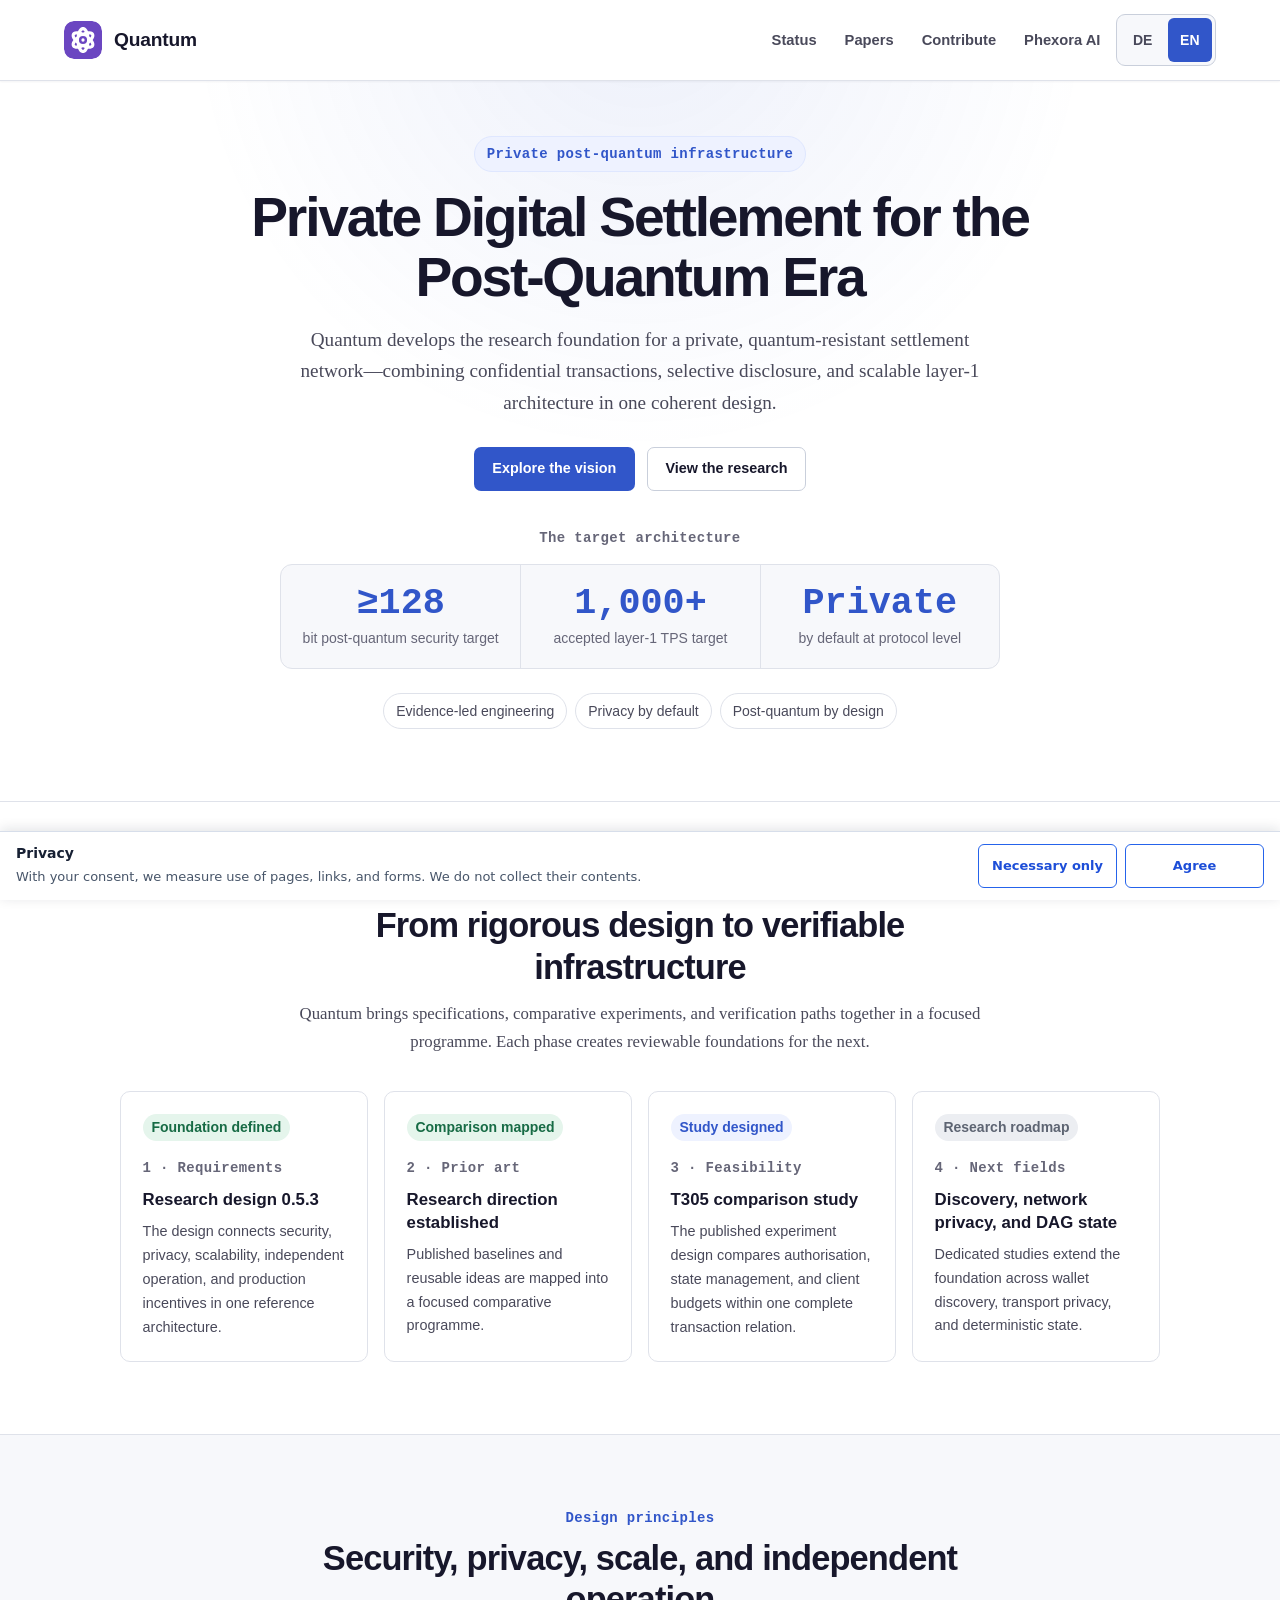
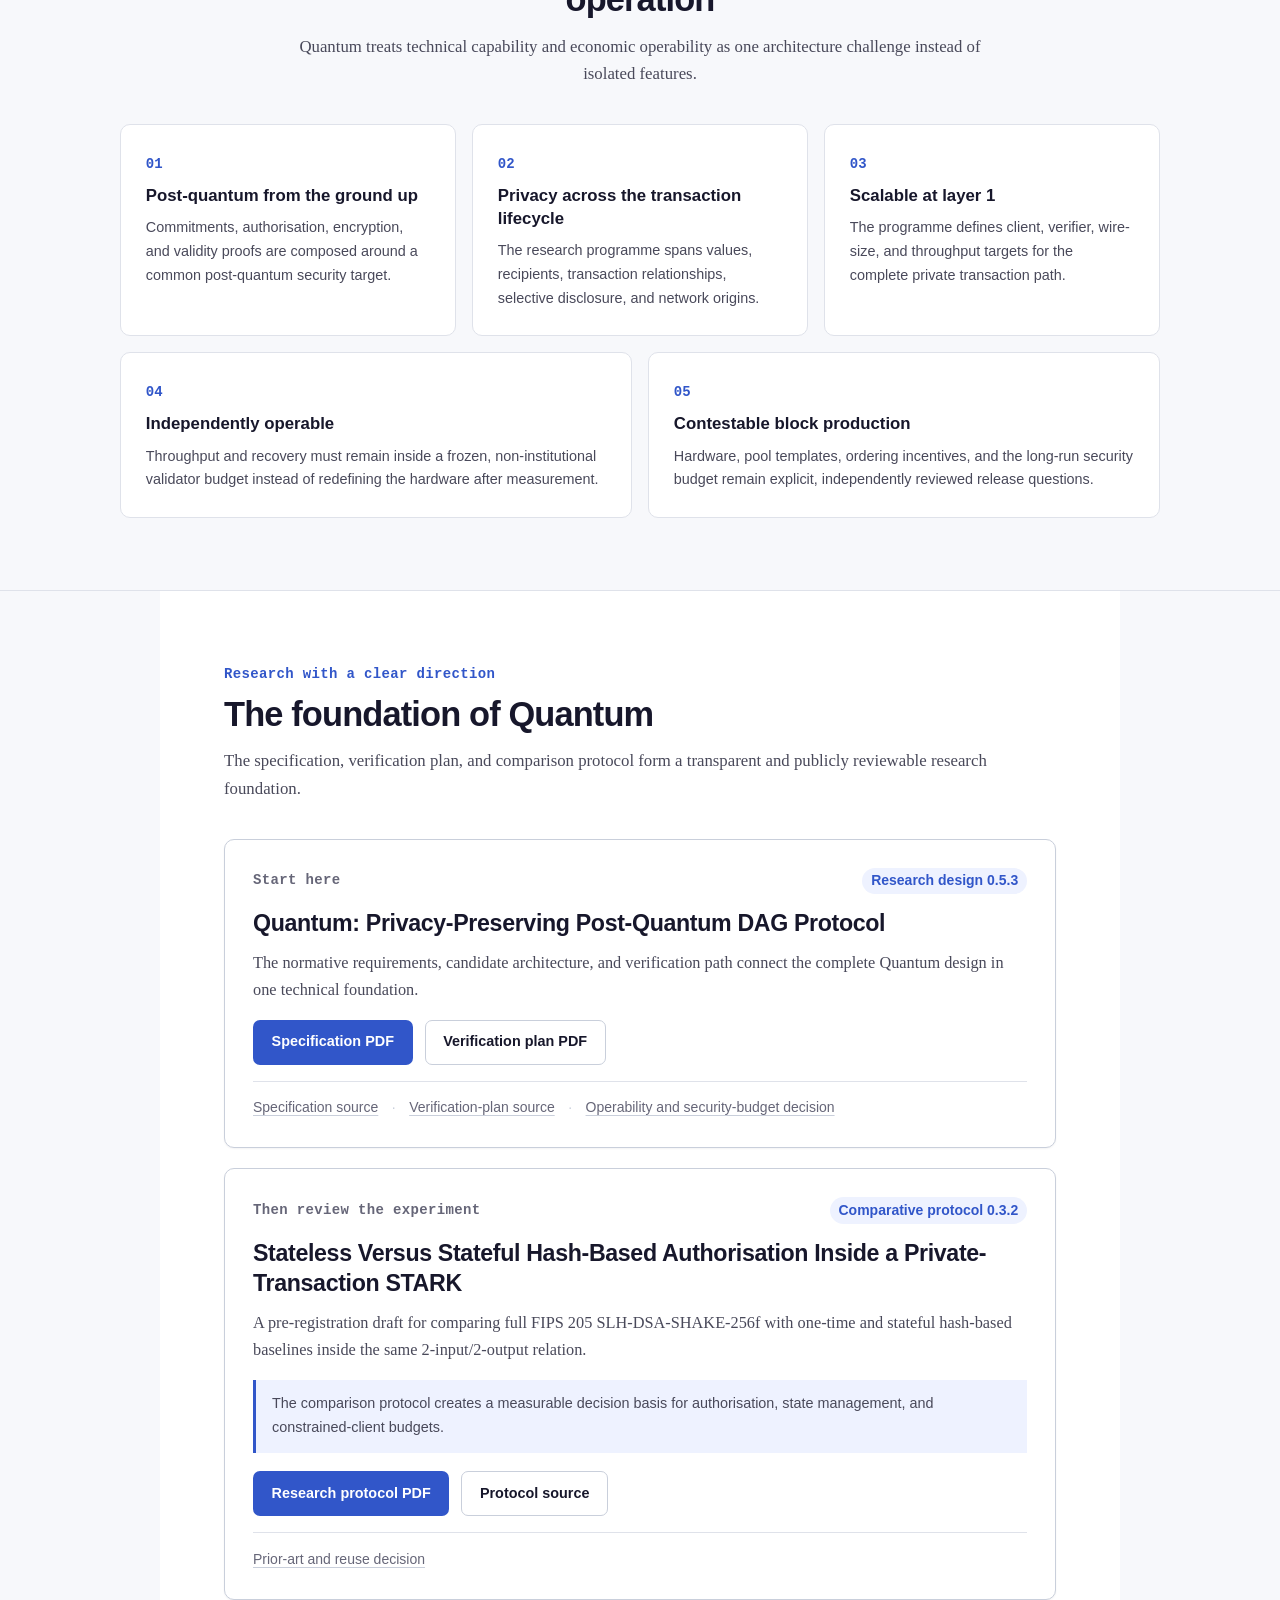
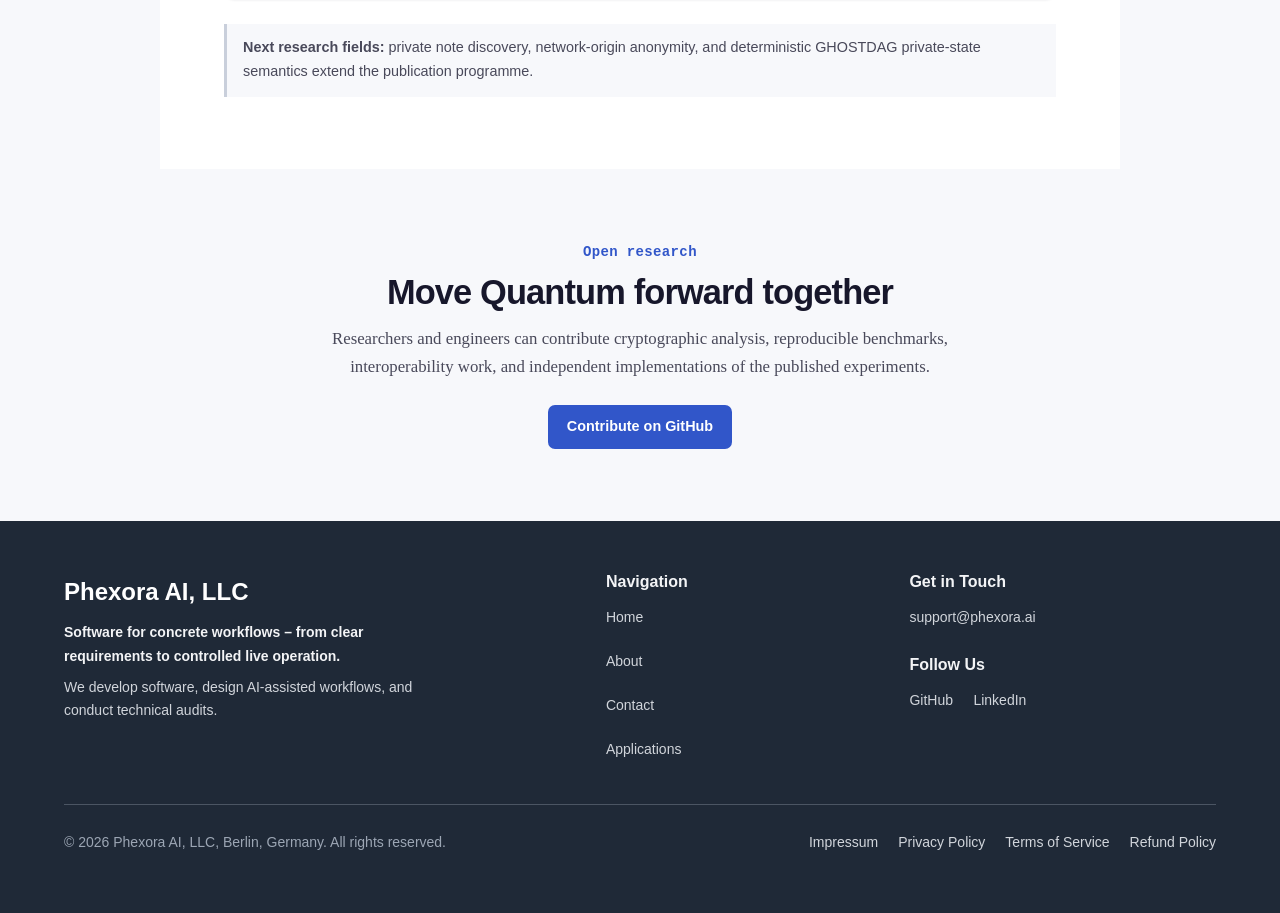
==== commit 0650bb76: "fix: simplify static consent banner Protected-Change-Review: approved" ====
--- a/index.html
+++ b/index.html
@@ -90,18 +90,18 @@
 let pageTracked=false;
 const start=()=>{if(!pageTracked&&window.phexoraTrack('page_view',{}))pageTracked=true};
 const labels=String(document.documentElement.lang||'').toLowerCase().startsWith('de')?{
-  title:'Datenschutz-Einstellungen',
-  text:'Darf diese Website datensparsame Seitenaufrufe, Klicks und Formularinteraktionen messen? Formularinhalte werden nicht erfasst.',
-  reject:'Nur notwendige Funktionen',
-  accept:'Analytics erlauben',
-  settings:'Datenschutz-Einstellungen',
+  title:'Datenschutz',
+  text:'Mit deiner Zustimmung messen wir die Nutzung von Seiten, Links und Formularen. Inhalte werden nicht erfasst.',
+  reject:'Nur notwendige',
+  accept:'Zustimmen',
+  settings:'Cookie-Einstellungen',
   storageError:'Die Auswahl konnte nicht gespeichert werden. Analytics bleibt deaktiviert.'
 }:{
-  title:'Privacy settings',
-  text:'May this website measure privacy-conscious page views, clicks, and form interactions? Form contents are not collected.',
+  title:'Privacy',
+  text:'With your consent, we measure use of pages, links, and forms. We do not collect their contents.',
   reject:'Necessary only',
-  accept:'Allow analytics',
-  settings:'Privacy settings',
+  accept:'Agree',
+  settings:'Cookie settings',
   storageError:'Your choice could not be saved. Analytics remains disabled.'
 };
 const elementId=value=>`phexora-${value}-${c.siteId}`;
@@ -110,7 +110,7 @@
   if(document.getElementById(elementId('consent-style')))return;
   const style=document.createElement('style');
   style.id=elementId('consent-style');
-  style.textContent='.phexora-consent{position:fixed;z-index:2147483647;font-family:system-ui,-apple-system,BlinkMacSystemFont,"Segoe UI",sans-serif;color:#172033}.phexora-consent-banner{left:12px;right:12px;bottom:12px;max-width:760px;margin:0 auto;padding:16px;border:1px solid #d7deea;border-radius:12px;background:#fff;box-shadow:0 12px 36px rgba(15,23,42,.22)}.phexora-consent-title{display:block;margin:0 0 6px;font-size:16px}.phexora-consent-text{margin:0;font-size:14px;line-height:1.45;color:#475569}.phexora-consent-actions{display:flex;flex-wrap:wrap;justify-content:flex-end;gap:8px;margin-top:14px}.phexora-consent button{min-height:44px;padding:9px 14px;border:1px solid #2563eb;border-radius:8px;font:inherit;font-weight:600;cursor:pointer}.phexora-consent-reject{background:#fff;color:#1d4ed8}.phexora-consent-accept{background:#2563eb;color:#fff}.phexora-consent-status{margin:8px 0 0;color:#b91c1c;font-size:13px}.phexora-consent-settings{left:12px;bottom:12px;min-height:40px!important;padding:7px 11px!important;background:#fff;color:#1d4ed8;box-shadow:0 4px 16px rgba(15,23,42,.16);font-size:13px!important}@media(max-width:520px){.phexora-consent-banner{left:8px;right:8px;bottom:8px;padding:14px}.phexora-consent-actions{display:grid;grid-template-columns:1fr 1fr}.phexora-consent-actions button{width:100%;padding:8px}}';
+  style.textContent='.phexora-consent{position:fixed;z-index:2147483647;font-family:system-ui,-apple-system,BlinkMacSystemFont,"Segoe UI",sans-serif;color:#172033}.phexora-consent-banner{left:0;right:0;bottom:0;padding:10px 16px;border-top:1px solid #d7deea;background:#fff;box-shadow:0 -2px 12px rgba(15,23,42,.12)}.phexora-consent-content{max-width:1280px;margin:0 auto;display:flex;align-items:center;justify-content:space-between;gap:18px}.phexora-consent-copy{min-width:0}.phexora-consent-title{display:block;margin:0 0 3px;font-size:14px}.phexora-consent-text{margin:0;font-size:13px;line-height:1.4;color:#475569}.phexora-consent-actions{display:grid;grid-template-columns:1fr 1fr;gap:8px;flex:0 0 auto}.phexora-consent button{min-height:44px;padding:8px 13px;border:1px solid #2563eb;border-radius:6px;background:#fff;color:#1d4ed8;font:inherit;font-size:13px;font-weight:600;cursor:pointer}.phexora-consent button:hover{background:#eff6ff}.phexora-consent-accept,.phexora-consent-reject{min-width:132px}.phexora-consent-status{margin:4px 0 0;color:#b91c1c;font-size:12px}.phexora-consent-settings{position:static!important;min-height:24px!important;padding:0!important;margin:0 0 0 10px!important;border:0!important;background:transparent!important;color:inherit!important;box-shadow:none!important;font-size:inherit!important;font-weight:inherit!important;text-decoration:underline}.phexora-consent-settings:hover{background:transparent!important;text-decoration:none}@media(max-width:700px){.phexora-consent-banner{max-height:45vh;overflow-y:auto;padding:9px 10px}.phexora-consent-content{display:block}.phexora-consent-title{display:none}.phexora-consent-text{font-size:12px;line-height:1.35}.phexora-consent-actions{margin-top:8px}.phexora-consent-actions button{width:100%;min-width:0;padding:7px 8px}}';
   document.head.appendChild(style);
 };
 const consentRecord=analytics=>({preferences:{necessary:true,functional:false,analytics,marketing:false},timestamp:new Date().toISOString(),version:consentVersion});
@@ -123,7 +123,8 @@
   button.className='phexora-consent phexora-consent-settings';
   button.textContent=labels.settings;
   button.addEventListener('click',()=>{button.remove();renderBanner()});
-  document.body.appendChild(button);
+  const settingsHost=document.querySelector('.footer-legal-links, footer .legal:last-of-type, footer')||document.body;
+  settingsHost.appendChild(button);
 };
 const saveConsent=(analytics,status)=>{
   const record=consentRecord(analytics);
@@ -148,6 +149,8 @@
   const text=document.createElement('p');
   text.className='phexora-consent-text';
   text.textContent=labels.text;
+  const copy=document.createElement('div');
+  copy.className='phexora-consent-copy';
   const status=document.createElement('p');
   status.className='phexora-consent-status';
   status.setAttribute('role','status');
@@ -164,7 +167,11 @@
   accept.textContent=labels.accept;
   accept.addEventListener('click',()=>saveConsent(true,status));
   actions.append(reject,accept);
-  banner.append(title,text,actions,status);
+  copy.append(title,text,status);
+  const content=document.createElement('div');
+  content.className='phexora-consent-content';
+  content.append(copy,actions);
+  banner.append(content);
   document.body.appendChild(banner);
 }
 const initializeConsentUi=()=>{
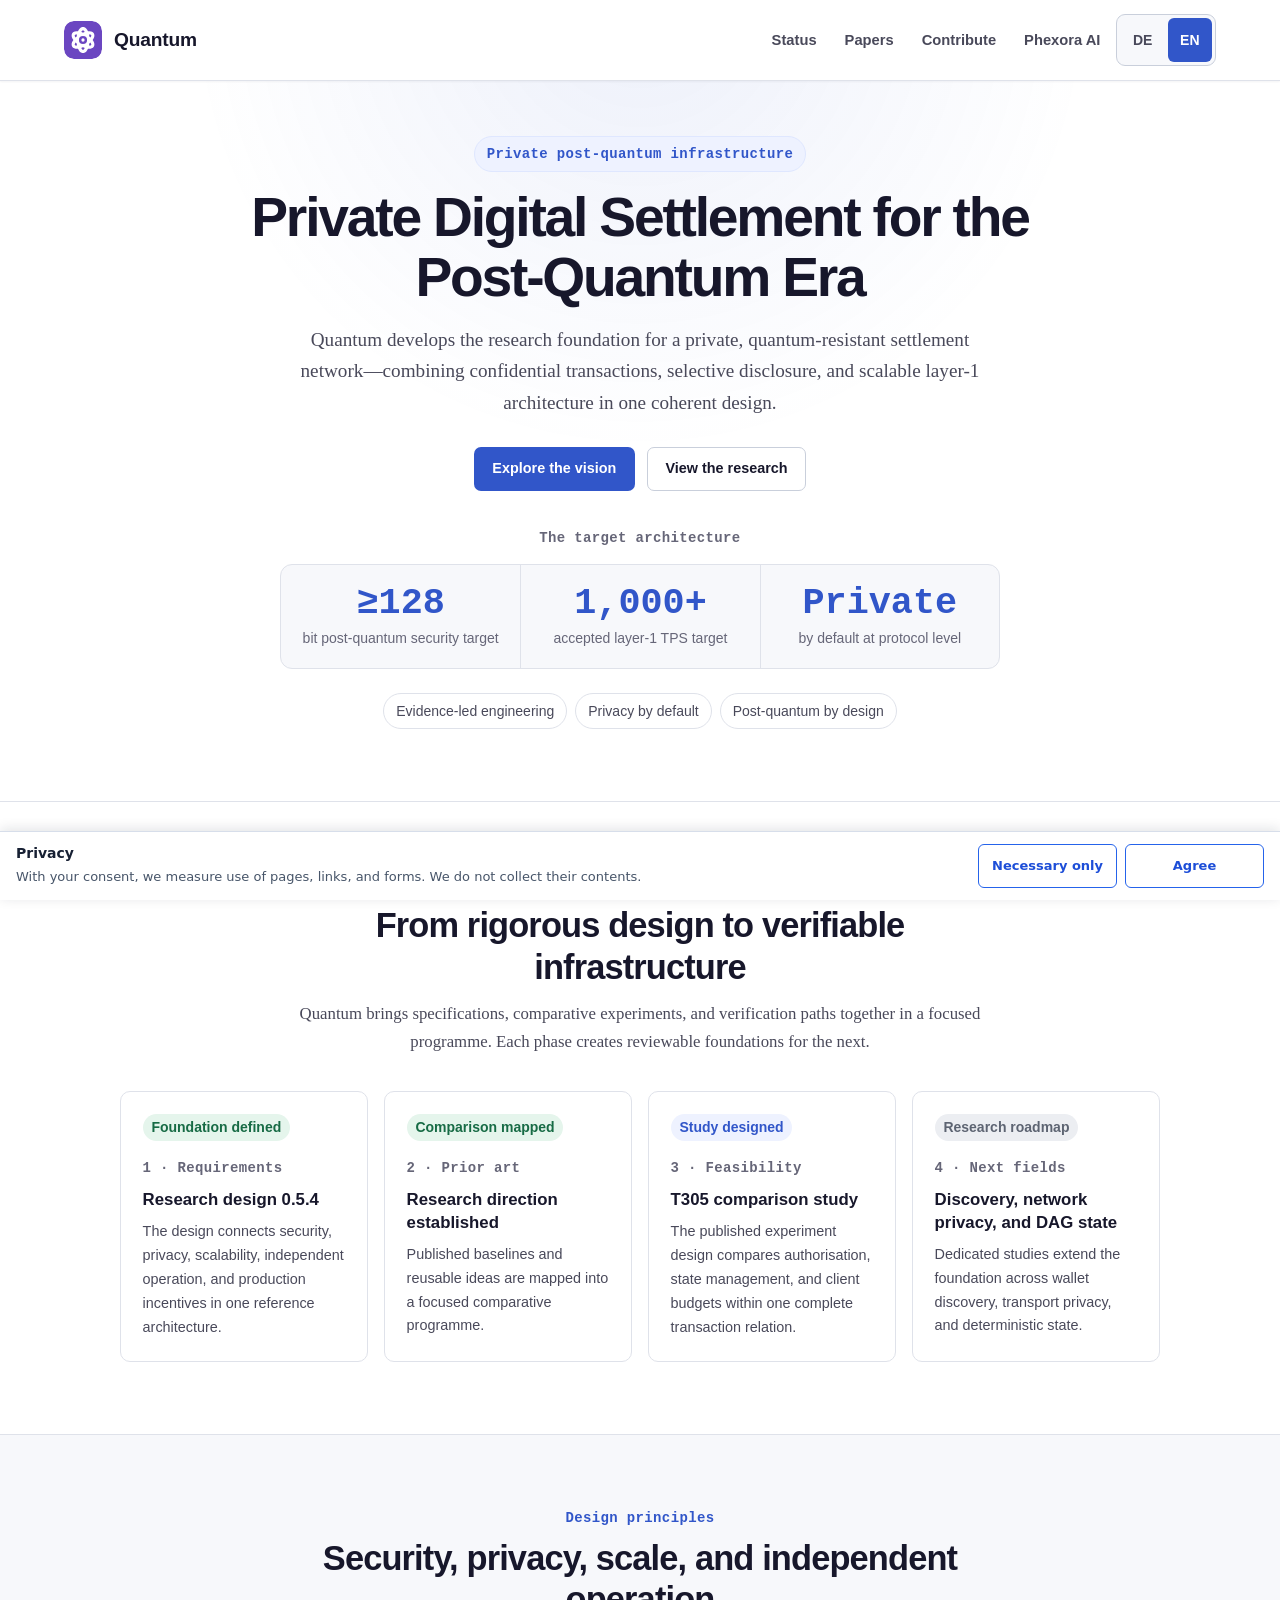
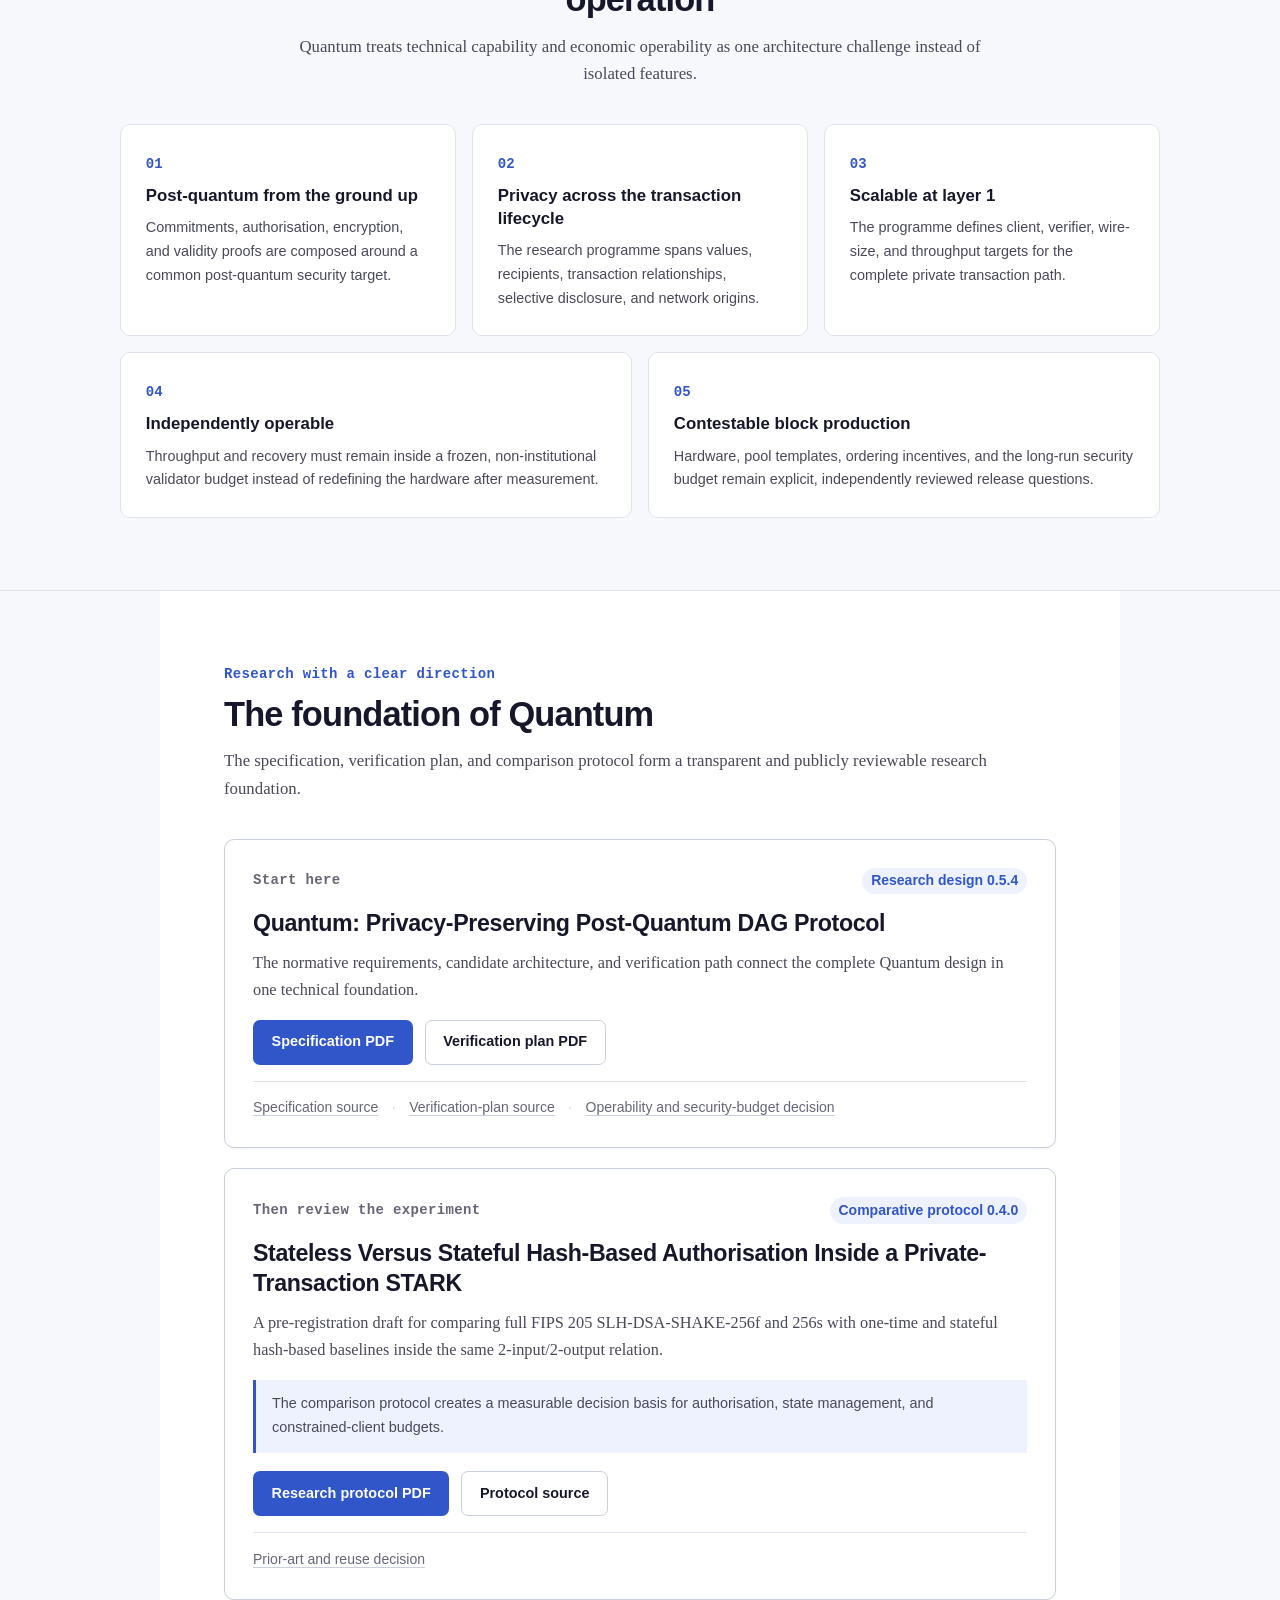
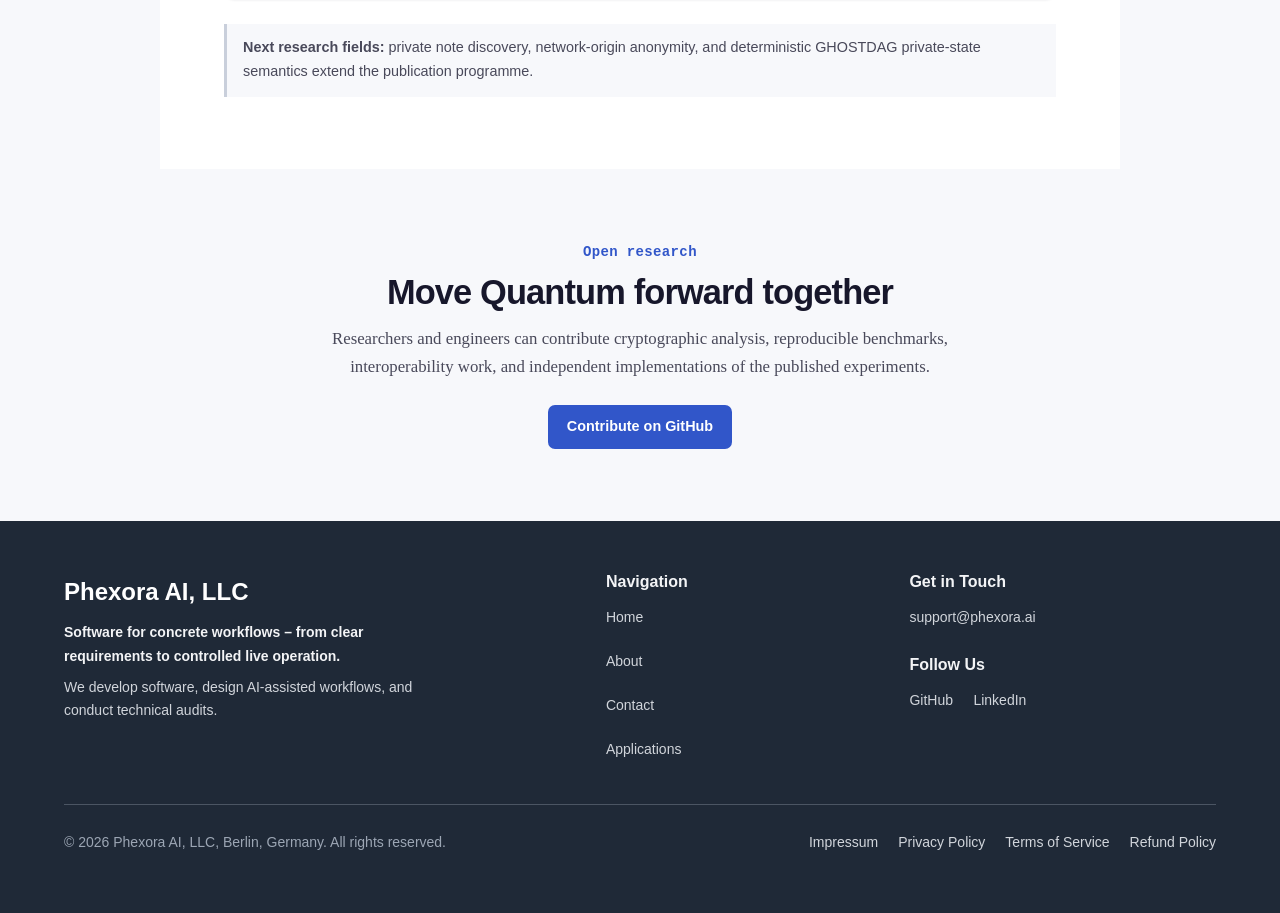
==== commit 84e5bcd9: "docs: tighten private transaction and feasibility research contracts Advance the design and verifica" ====
--- a/index.html
+++ b/index.html
@@ -309,7 +309,7 @@
                 <article class="status-card">
                     <span class="status-chip documented" data-i18n="home.status1Chip">Foundation defined</span>
                     <p class="status-step" data-i18n="home.status1Step">1 · Requirements</p>
-                    <h3 data-i18n="home.status1Title">Research design 0.5.3</h3>
+                    <h3 data-i18n="home.status1Title">Research design 0.5.4</h3>
                     <p data-i18n="home.status1Description">The design connects security, privacy, scalability, independent operation, and production incentives in one reference architecture.</p>
                 </article>
                 <article class="status-card">
@@ -378,7 +378,7 @@
             <article class="paper-card">
                 <div class="paper-header">
                     <span class="paper-order" data-i18n="home.paper1Order">Start here</span>
-                    <span class="paper-status" data-i18n="home.paper1Status">Research design 0.5.3</span>
+                    <span class="paper-status" data-i18n="home.paper1Status">Research design 0.5.4</span>
                 </div>
                 <h3 data-i18n="home.paper1Title">Quantum: Privacy-Preserving Post-Quantum DAG Protocol</h3>
                 <p class="paper-abstract" data-i18n="home.paper1Abstract">The normative requirements, candidate architecture, and verification path connect the complete Quantum design in one technical foundation.</p>
@@ -398,12 +398,12 @@
             <article class="paper-card">
                 <div class="paper-header">
                     <span class="paper-order" data-i18n="home.paper2Order">Then review the experiment</span>
-                    <span class="paper-status" data-i18n="home.paper2Status">Comparative protocol 0.3.2</span>
+                    <span class="paper-status" data-i18n="home.paper2Status">Comparative protocol 0.4.0</span>
                 </div>
                 <h3 data-i18n="home.paper2Title">Stateless Versus Stateful Hash-Based Authorisation Inside a Private-Transaction STARK</h3>
                 <p class="paper-abstract" data-i18n="home.paper2Abstract">
                     A pre-registration draft for comparing full FIPS 205
-                    SLH-DSA-SHAKE-256f with one-time and stateful hash-based baselines
+                    SLH-DSA-SHAKE-256f and 256s with one-time and stateful hash-based baselines
                     inside the same 2-input/2-output relation.
                 </p>
                 <p class="paper-status-note" data-i18n="home.paper2Note">The comparison protocol creates a measurable decision basis for authorisation, state management, and constrained-client budgets.</p>
